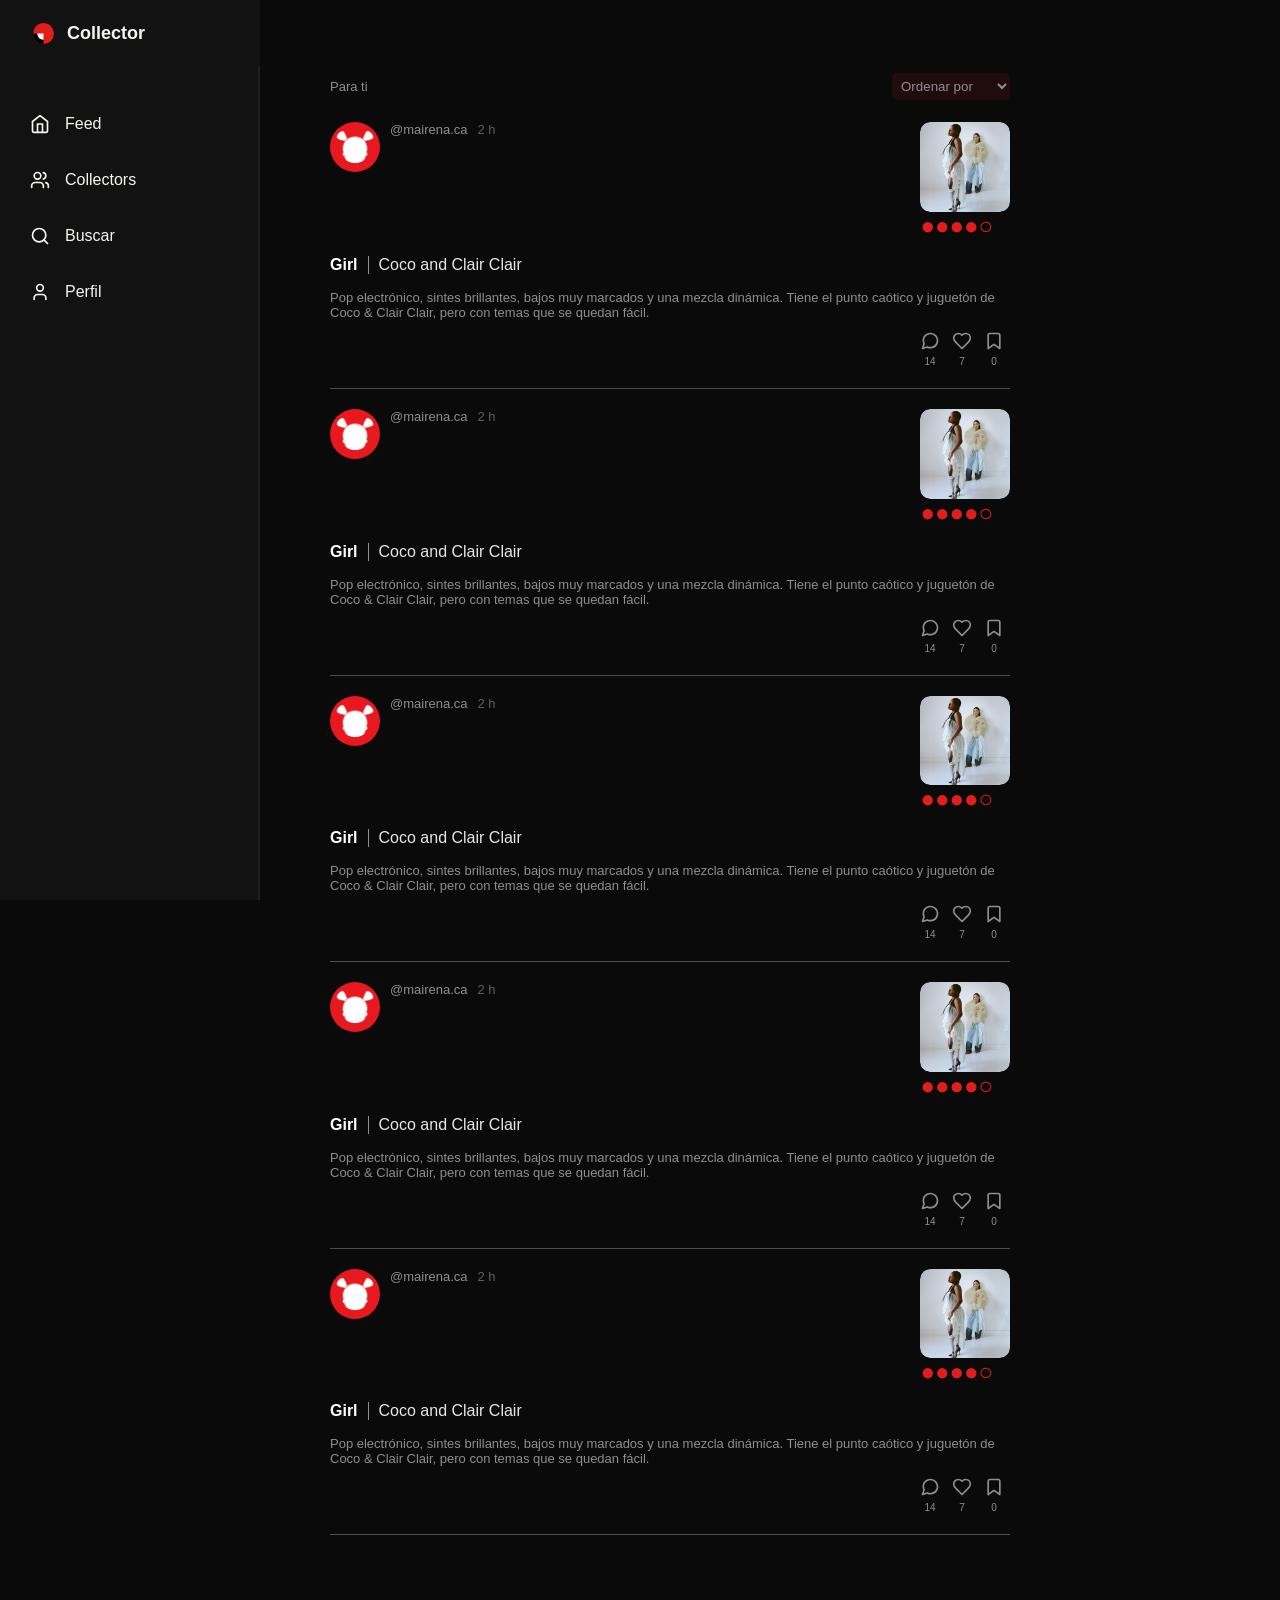
==== index.html @ 82dffd4c "Add files via upload" ====
<!DOCTYPE html>
<html lang="es">
<head>
    <meta charset="UTF-8">
    <meta name="viewport" content="width=device-width, initial-scale=1.0">
    <title>Collector</title>
    <link rel="stylesheet" href="style.css">
</head>
<body>

    <!-- El logo se queda aquí arriba para el móvil -->
    <div class="icon">
        <img src="resources/iconadapted.svg" alt="Logo">
        <span class="icon-text">Collector</span>
    </div>

    <!-- Barra de navegación con tus botones -->
    <nav class="nav-bar">
        <div class="nav-buttons-container">
            <a class="nav-button" href="#Feed">
                <svg xmlns="http://w3.org" width="24" height="24" viewBox="0 0 24 24" fill="none" stroke="currentColor" stroke-width="2" stroke-linecap="round" stroke-linejoin="round" class="nav-icon"><path d="m3 9 9-7 9 7v11a2 2 0 0 1-2 2H5a2 2 0 0 1-2-2z"/><polyline points="9 22 9 12 15 12 15 22"/></svg>
                <span>Feed</span>
            </a>
            
            <a class="nav-button" href="#Collectors">
                <svg xmlns="http://w3.org" width="24" height="24" viewBox="0 0 24 24" fill="none" stroke="currentColor" stroke-width="2" stroke-linecap="round" stroke-linejoin="round" class="nav-icon"><path d="M16 21v-2a4 4 0 0 0-4-4H6a4 4 0 0 0-4 4v2"/><circle cx="9" cy="7" r="4"/><path d="M22 21v-2a4 4 0 0 0-3-3.87"/><path d="M16 3.13a4 4 0 0 1 0 7.75"/></svg>
                <span>Collectors</span>
            </a>
           
            <a class="nav-button" href="#Buscar">
                <svg xmlns="http://w3.org" width="24" height="24" viewBox="0 0 24 24" fill="none" stroke="currentColor" stroke-width="2" stroke-linecap="round" stroke-linejoin="round" class="nav-icon"><circle cx="11" cy="11" r="8"/><path d="m21 21-4.3-4.3"/></svg>
                <span>Buscar</span>
            </a>
            
            <a class="nav-button" href="#Perfil">
                <svg xmlns="http://w3.org" width="24" height="24" viewBox="0 0 24 24" fill="none" stroke="currentColor" stroke-width="2" stroke-linecap="round" stroke-linejoin="round" class="nav-icon"><path d="M19 21v-2a4 4 0 0 0-4-4H9a4 4 0 0 0-4 4v2"/><circle cx="12" cy="7" r="4"/></svg>
                <span>Perfil</span>
            </a>
        </div>
    </nav>


    <main class="Feed">
        
        
        <div class="comentario-contenedor">
            <div class="ordenar-por"><h1>Para ti </h1>
                <select class="ordenar-select">
                    <option selected disabled>Ordenar por</option>
                    <option>Más recientes</option>
                    <option>Más populares</option>
                </select>
            </div>

            <div class="comentario">
                    <div class="contenido">
                        <div class="info-usuario">
                        <div class="avatar"><img src="resources/DEFAULTUSER.png"></div>
                        <div class="user-date"><span class="nombre-usuario">@mairena.ca</span><span class="fecha">2 h</span></div>
                        </div>
                        <a href="#miModal" class="portada-enlace">
                        <div class="cover">
                                <div class="portada"><img class="portada" src="resources/girlcover.jpg"></div>
                                <div class="estrellas">
                                <span>●●●●○</span>
                                </div>
                            </div>  
                        </a>  
                    </div>    
                    
                       
                
                    
                    <div class="reseña">
                        <div class="album-name">Girl <p class="artist-name">Coco and Clair Clair</p></div>
                        <div class="mensaje">Pop electrónico, sintes brillantes, bajos muy marcados y una mezcla dinámica. Tiene el punto caótico y juguetón de Coco & Clair Clair, pero con temas que se quedan fácil. </div>
                    </div>
                        
                       
                    <div class="botones-likesave">
                            <button class="coment"><svg xmlns="http://w3.org" viewBox="0 0 24 24" width="20" height="20" fill="none" stroke="currentColor" stroke-width="2" stroke-linecap="round" stroke-linejoin="round">
                            <path d="M21 11.5a8.38 8.38 0 0 1-.9 3.8 8.5 8.5 0 0 1-7.6 4.7 8.38 8.38 0 0 1-3.8-.9L3 21l1.9-5.7a8.38 8.38 0 0 1-.9-3.8 8.5 8.5 0 0 1 4.7-7.6 8.38 8.38 0 0 1 3.8-.9h.5a8.48 8.48 0 0 1 8 8v.5z"/>
                            </svg><p>14</p>
                            </button>
                            <button class="like"><svg xmlns="http://w3.org" viewBox="0 0 24 24" width="20" height="20" fill="none" stroke="currentColor" stroke-width="2" stroke-linecap="round" stroke-linejoin="round">
                            <path d="M19 14c1.49-1.46 3-3.21 3-5.5A5.5 5.5 0 0 0 16.5 3c-1.76 0-3 .5-4.5 2-1.5-1.5-2.74-2-4.5-2A5.5 5.5 0 0 0 2 8.5c0 2.3 1.5 4.05 3 5.5l7 7Z"/>
                            </svg><p>7</p></button>
                            
                            <button class="save"><svg xmlns="http://w3.org" viewBox="0 0 24 24" width="20" height="20" fill="none" stroke="currentColor" stroke-width="2" stroke-linecap="round" stroke-linejoin="round">
                            <path d="M19 21l-7-5-7 5V5a2 2 0 0 1 2-2h10a2 2 0 0 1 2 2z"/>
                            </svg><p>0</p></button>
                    </div>
            </div>

            <div class="comentario">
                    <div class="contenido">
                        <div class="info-usuario">
                        <div class="avatar"><img src="resources/DEFAULTUSER.png"></div>
                        <div class="user-date"><span class="nombre-usuario">@mairena.ca</span><span class="fecha">2 h</span></div>
                        </div>
                        <a href="#miModal" class="portada-enlace">
                        <div class="cover">
                                <div class="portada"><img class="portada" src="resources/girlcover.jpg"></div>
                                <div class="estrellas">
                                <span>●●●●○</span>
                                </div>
                            </div>  
                        </a>  
                    </div>    
                    
                       
                
                    
                    <div class="reseña">
                        <div class="album-name">Girl <p class="artist-name">Coco and Clair Clair</p></div>
                        <div class="mensaje">Pop electrónico, sintes brillantes, bajos muy marcados y una mezcla dinámica. Tiene el punto caótico y juguetón de Coco & Clair Clair, pero con temas que se quedan fácil. </div>
                    </div>
                        
                       
                    <div class="botones-likesave">
                            <button class="coment"><svg xmlns="http://w3.org" viewBox="0 0 24 24" width="20" height="20" fill="none" stroke="currentColor" stroke-width="2" stroke-linecap="round" stroke-linejoin="round">
                            <path d="M21 11.5a8.38 8.38 0 0 1-.9 3.8 8.5 8.5 0 0 1-7.6 4.7 8.38 8.38 0 0 1-3.8-.9L3 21l1.9-5.7a8.38 8.38 0 0 1-.9-3.8 8.5 8.5 0 0 1 4.7-7.6 8.38 8.38 0 0 1 3.8-.9h.5a8.48 8.48 0 0 1 8 8v.5z"/>
                            </svg><p>14</p>
                            </button>
                            <button class="like"><svg xmlns="http://w3.org" viewBox="0 0 24 24" width="20" height="20" fill="none" stroke="currentColor" stroke-width="2" stroke-linecap="round" stroke-linejoin="round">
                            <path d="M19 14c1.49-1.46 3-3.21 3-5.5A5.5 5.5 0 0 0 16.5 3c-1.76 0-3 .5-4.5 2-1.5-1.5-2.74-2-4.5-2A5.5 5.5 0 0 0 2 8.5c0 2.3 1.5 4.05 3 5.5l7 7Z"/>
                            </svg><p>7</p></button>
                            
                            <button class="save"><svg xmlns="http://w3.org" viewBox="0 0 24 24" width="20" height="20" fill="none" stroke="currentColor" stroke-width="2" stroke-linecap="round" stroke-linejoin="round">
                            <path d="M19 21l-7-5-7 5V5a2 2 0 0 1 2-2h10a2 2 0 0 1 2 2z"/>
                            </svg><p>0</p></button>
                    </div>
            </div>

            <div class="comentario">
                    <div class="contenido">
                        <div class="info-usuario">
                        <div class="avatar"><img src="resources/DEFAULTUSER.png"></div>
                        <div class="user-date"><span class="nombre-usuario">@mairena.ca</span><span class="fecha">2 h</span></div>
                        </div>
                        <a href="#miModal" class="portada-enlace">
                        <div class="cover">
                                <div class="portada"><img class="portada" src="resources/girlcover.jpg"></div>
                                <div class="estrellas">
                                <span>●●●●○</span>
                                </div>
                            </div>  
                        </a>  
                    </div>    
                    
                       
                
                    
                    <div class="reseña">
                        <div class="album-name">Girl <p class="artist-name">Coco and Clair Clair</p></div>
                        <div class="mensaje">Pop electrónico, sintes brillantes, bajos muy marcados y una mezcla dinámica. Tiene el punto caótico y juguetón de Coco & Clair Clair, pero con temas que se quedan fácil. </div>
                    </div>
                        
                       
                    <div class="botones-likesave">
                            <button class="coment"><svg xmlns="http://w3.org" viewBox="0 0 24 24" width="20" height="20" fill="none" stroke="currentColor" stroke-width="2" stroke-linecap="round" stroke-linejoin="round">
                            <path d="M21 11.5a8.38 8.38 0 0 1-.9 3.8 8.5 8.5 0 0 1-7.6 4.7 8.38 8.38 0 0 1-3.8-.9L3 21l1.9-5.7a8.38 8.38 0 0 1-.9-3.8 8.5 8.5 0 0 1 4.7-7.6 8.38 8.38 0 0 1 3.8-.9h.5a8.48 8.48 0 0 1 8 8v.5z"/>
                            </svg><p>14</p>
                            </button>
                            <button class="like"><svg xmlns="http://w3.org" viewBox="0 0 24 24" width="20" height="20" fill="none" stroke="currentColor" stroke-width="2" stroke-linecap="round" stroke-linejoin="round">
                            <path d="M19 14c1.49-1.46 3-3.21 3-5.5A5.5 5.5 0 0 0 16.5 3c-1.76 0-3 .5-4.5 2-1.5-1.5-2.74-2-4.5-2A5.5 5.5 0 0 0 2 8.5c0 2.3 1.5 4.05 3 5.5l7 7Z"/>
                            </svg><p>7</p></button>
                            
                            <button class="save"><svg xmlns="http://w3.org" viewBox="0 0 24 24" width="20" height="20" fill="none" stroke="currentColor" stroke-width="2" stroke-linecap="round" stroke-linejoin="round">
                            <path d="M19 21l-7-5-7 5V5a2 2 0 0 1 2-2h10a2 2 0 0 1 2 2z"/>
                            </svg><p>0</p></button>
                    </div>
            </div>

            <div class="comentario">
                    <div class="contenido">
                        <div class="info-usuario">
                        <div class="avatar"><img src="resources/DEFAULTUSER.png"></div>
                        <div class="user-date"><span class="nombre-usuario">@mairena.ca</span><span class="fecha">2 h</span></div>
                        </div>
                        <a href="#miModal" class="portada-enlace">
                        <div class="cover">
                                <div class="portada"><img class="portada" src="resources/girlcover.jpg"></div>
                                <div class="estrellas">
                                <span>●●●●○</span>
                                </div>
                            </div>  
                        </a>  
                    </div>    
                    
                       
                
                    
                    <div class="reseña">
                        <div class="album-name">Girl <p class="artist-name">Coco and Clair Clair</p></div>
                        <div class="mensaje">Pop electrónico, sintes brillantes, bajos muy marcados y una mezcla dinámica. Tiene el punto caótico y juguetón de Coco & Clair Clair, pero con temas que se quedan fácil. </div>
                    </div>
                        
                       
                    <div class="botones-likesave">
                            <button class="coment"><svg xmlns="http://w3.org" viewBox="0 0 24 24" width="20" height="20" fill="none" stroke="currentColor" stroke-width="2" stroke-linecap="round" stroke-linejoin="round">
                            <path d="M21 11.5a8.38 8.38 0 0 1-.9 3.8 8.5 8.5 0 0 1-7.6 4.7 8.38 8.38 0 0 1-3.8-.9L3 21l1.9-5.7a8.38 8.38 0 0 1-.9-3.8 8.5 8.5 0 0 1 4.7-7.6 8.38 8.38 0 0 1 3.8-.9h.5a8.48 8.48 0 0 1 8 8v.5z"/>
                            </svg><p>14</p>
                            </button>
                            <button class="like"><svg xmlns="http://w3.org" viewBox="0 0 24 24" width="20" height="20" fill="none" stroke="currentColor" stroke-width="2" stroke-linecap="round" stroke-linejoin="round">
                            <path d="M19 14c1.49-1.46 3-3.21 3-5.5A5.5 5.5 0 0 0 16.5 3c-1.76 0-3 .5-4.5 2-1.5-1.5-2.74-2-4.5-2A5.5 5.5 0 0 0 2 8.5c0 2.3 1.5 4.05 3 5.5l7 7Z"/>
                            </svg><p>7</p></button>
                            
                            <button class="save"><svg xmlns="http://w3.org" viewBox="0 0 24 24" width="20" height="20" fill="none" stroke="currentColor" stroke-width="2" stroke-linecap="round" stroke-linejoin="round">
                            <path d="M19 21l-7-5-7 5V5a2 2 0 0 1 2-2h10a2 2 0 0 1 2 2z"/>
                            </svg><p>0</p></button>
                    </div>
            </div>

            <div class="comentario">
                    <div class="contenido">
                        <div class="info-usuario">
                        <div class="avatar"><img src="resources/DEFAULTUSER.png"></div>
                        <div class="user-date"><span class="nombre-usuario">@mairena.ca</span><span class="fecha">2 h</span></div>
                        </div>
                        <a href="#miModal" class="portada-enlace">
                        <div class="cover">
                                <div class="portada"><img class="portada" src="resources/girlcover.jpg"></div>
                                <div class="estrellas">
                                <span>●●●●○</span>
                                </div>
                            </div>  
                        </a>  
                    </div>    
                    
                       
                
                    
                    <div class="reseña">
                        <div class="album-name">Girl <p class="artist-name">Coco and Clair Clair</p></div>
                        <div class="mensaje">Pop electrónico, sintes brillantes, bajos muy marcados y una mezcla dinámica. Tiene el punto caótico y juguetón de Coco & Clair Clair, pero con temas que se quedan fácil. </div>
                    </div>
                        
                       
                    <div class="botones-likesave">
                            <button class="coment"><svg xmlns="http://w3.org" viewBox="0 0 24 24" width="20" height="20" fill="none" stroke="currentColor" stroke-width="2" stroke-linecap="round" stroke-linejoin="round">
                            <path d="M21 11.5a8.38 8.38 0 0 1-.9 3.8 8.5 8.5 0 0 1-7.6 4.7 8.38 8.38 0 0 1-3.8-.9L3 21l1.9-5.7a8.38 8.38 0 0 1-.9-3.8 8.5 8.5 0 0 1 4.7-7.6 8.38 8.38 0 0 1 3.8-.9h.5a8.48 8.48 0 0 1 8 8v.5z"/>
                            </svg><p>14</p>
                            </button>
                            <button class="like"><svg xmlns="http://w3.org" viewBox="0 0 24 24" width="20" height="20" fill="none" stroke="currentColor" stroke-width="2" stroke-linecap="round" stroke-linejoin="round">
                            <path d="M19 14c1.49-1.46 3-3.21 3-5.5A5.5 5.5 0 0 0 16.5 3c-1.76 0-3 .5-4.5 2-1.5-1.5-2.74-2-4.5-2A5.5 5.5 0 0 0 2 8.5c0 2.3 1.5 4.05 3 5.5l7 7Z"/>
                            </svg><p>7</p></button>
                            
                            <button class="save"><svg xmlns="http://w3.org" viewBox="0 0 24 24" width="20" height="20" fill="none" stroke="currentColor" stroke-width="2" stroke-linecap="round" stroke-linejoin="round">
                            <path d="M19 21l-7-5-7 5V5a2 2 0 0 1 2-2h10a2 2 0 0 1 2 2z"/>
                            </svg><p>0</p></button>
                    </div>
            </div>
           

    


    </main>

<!-- esto es el modal -->
    <div id="miModal" class="modal-fondo">
    <div class="modal-contenido">
        <!-- Este botón redirige a '#' (ningún sitio), lo que cierra el modal -->
        <a href="#" class="cerrar-modal">&times;</a>
        <p>Álbum</p>
        <div class="modal-cover"><svg xmlns="http://w3.org" width="60" height="60" viewBox="0 0 24 24" fill="none" stroke="currentColor" stroke-width="1" stroke-linecap="round" stroke-linejoin="round">
        <!-- Círculo exterior del disco -->
            <circle cx="12" cy="12" r="10" />
        <!-- Círculo interior (el agujero central) -->
            <circle cx="12" cy="12" r="2" />
        <!-- Línea curva de brillo o surco del disco -->
            <path d="M6 12a6 6 0 0 1 6-6" />
        </svg>
        </div>
        <div class="titulo-artistas">
        <h2>Título del álbum</h2>
        <p>Artista · Año</p>
            <div class="estrellas">
                 <span>●</span><span>○</span><span>○</span><span>○</span><span>○</span>
            </div>
        </div>

            <div class="botones-modal">
                    <button type="button" class="escuchado" checked>
                        <svg xmlns="http://w3.org" width="16" height="16" viewBox="0 0 24 24" fill="none" stroke="currentColor" stroke-width="2">
                            <polyline points="20 6 9 17 4 12"/>
                        </svg> Escuchado
                    </button>
                    <button type="button" class="en-cola">
                      <svg xmlns="http://w3.org" width="16" height="16" viewBox="0 0 24 24" fill="none" stroke="currentColor" stroke-width="2" stroke-linecap="round" stroke-linejoin="round">
                            <circle cx="12" cy="12" r="10"/>
                            <polyline points="12 6 12 12 16 14"/>
                        </svg> En cola
                    </button>
            </div>
            <textarea class="modal-review" placeholder="Escribe qué te ha parecido este álbum..."></textarea>
            <hr class="separador">
            <div class="fav-save">
                <button type="button">
                    <svg xmlns="http://w3.org" width="12" height="12" viewBox="0 0 24 24" fill="none" stroke="currentColor" stroke-width="2" stroke-linecap="round" stroke-linejoin="round">
                        <path d="M19 14c1.49-1.46 3-3.21 3-5.5A5.5 5.5 0 0 0 16.5 3c-1.76 0-3 .5-4.5 2-1.5-1.5-2.74-2-4.5-2A5.5 5.5 0 0 0 2 8.5c0 2.3 1.5 4.05 3 5.5l7 7Z"/>
                    </svg> Favorito</button>
                <button type="button"><svg xmlns="http://w3.org" width="12" height="12" viewBox="0 0 24 24" fill="none" stroke="currentColor" stroke-width="2" stroke-linecap="round" stroke-linejoin="round">
                        <path d="m19 21-7-4-7 4V5a2 2 0 0 1 2-2h10a2 2 0 0 1 2 2v16z"/>
                        </svg> Añadir a colección</button>
            </div>
    </div>
</div>

</body>
</html>
---- style.css ----
html {
    scrollbar-gutter: stable;
}

body {
    background-color: #0A0A0B;
    color: #F7F4F0;
    font-family: Arial, Helvetica, sans-serif;
    margin: 0;
    padding: 0;
}

/* El logo por defecto en móvil (fijo arriba a la izquierda) */
.icon {
    display: flex; 
    align-items: center;
    gap: 10px;
    font-size: large;
    font-weight: 700;
    padding: 20px;
    position: fixed;   /* Lo deja fijo arriba */
    top: 0;
    left: 0;
    width: 100vw;
    background-color: #121212; /* Fondo negro para que no se mezcle con el feed */
    z-index: 1001;     /* Por encima de todo */
    box-sizing: border-box;
}

.icon img {
    width: 3vh;
}

/* ==========================================================================
   1. DISEÑO PARA MÓVIL (Barra abajo, horizontal)
   ========================================================================== */
.nav-bar {
    border-top: 2px solid #221F22;
    position: fixed;
    bottom: 0;
    left: 0;
    width: 100vw;
    background-color: #121212;
    z-index: 1000;
}

.nav-buttons-container {
    display: flex;
    justify-content: space-between;
    width: 100%;
}

.nav-button {
    display: flex;
    flex-direction: column; 
    align-items: center;    
    justify-content: center;
    gap: 10px;               
    background: none;
    border: none;
    text-decoration: none;
    color: #F7F4F0;
    padding: 20px 0;
    margin: 0;
    font: inherit;
    cursor: pointer;
    text-align: center;
    flex: 1;
    transition: all 0.2s ease;
}

.nav-button:hover {
  color: #E01E1B;       
}

.nav-bar svg {
  width: 20px;
  height: 20px;
}

body:has(#Feed:target) .nav-button[href="#Feed"],
body:has(#Collectors:target) .nav-button[href="#Collectors"],
body:has(#Buscar:target) .nav-button[href="#Buscar"],
body:has(#Perfil:target) .nav-button[href="#Perfil"] {
  color: #E01E1B; 
}



main {
    margin-top:70px;
    padding-bottom:90px;

    
}

.contenido {
    display: flex;
    flex-direction:row;
    justify-content: space-between;
    margin: 0;
}

.comentario-contenedor {
    
    display: flex;
    flex-direction: column;
    justify-content: space-between;
    margin:30px;
    
    
}

.ordenar-por {
    posirion: fixed;
    display: flex;
    flex-direction: row;
    justify-content: space-between;
    align-items: center;
    gap: 10px;
}

.ordenar-select{
    border:none;
    border-radius: 5px;
    background-color: #e01e1b1a;
    color: #8E8E93;
    padding:5px;
    outline: none;

}

.ordenar-select:hover {
    border:none;
    border-radius: 5px;
    background-color: #e01e1b1a;
    color: white;
    padding:5px;
    outline: none;

}

.ordenar-select:focus {
    border:none;
    border-radius: 5px;
    background-color: #e01e1b1a;
    color: #8E8E93;
    padding:5px;
    outline: none;

}

.comentario-contenedor h1 {
    color: #8E8E93;
    font-weight: 10;
    font-size: small;
    justify-content: left;
    
}
.comentario {
    padding-top: 20px;
    width:70%;
    min-width:320px;
    height: 100%;
    background-color: transparent;
    
    border-bottom: 1px solid rgba(142, 142, 147, 0.5);
    display: flex;
    flex-direction: column;
    justify-content: flex-start;
    margin:0;
    
    align-self:center;
    
}

.avatar {
    color: #8E8E93;
    display:flex;
    justify-content: flex-start;
    background-color: #e01e1b6c ;
    width:2vw;
    min-width:50px;
    min-height: 50px;
    height:2vw;
    
    
    border-radius: 100%;
    padding: 0;          /* Quita el espacio interno para que la imagen llene todo */
    overflow: hidden;
}

.avatar img {
    width: 100%;
    height: 100%;
    object-fit: cover;   /* Ajusta y recorta la foto proporcionalmente al círculo */
    display: block; 
}

.info-usuario {
    display:flex;
    flex-direction: row;
    justify-content: flex-start;
    gap: 10px;
    
     
}


.user-date {
    
display:flex;
    flex-direction: row;
    justify-content: space-between;
    gap: 10px;
    
    
}

.fecha {
    color: #8e8e93a4;
    font-size: small;
    min-width: 0;
}

.nombre-usuario {
   color: #8E8E93;
   font-size: small;
   min-width: 0;
}

.portada-enlace, .portada-enlace * {
    text-decoration: none !important;
}

.estrellas {
    font-size: x-large;
    color: #E01E1B;
    
    
}

.mensaje {
    color: #8E8E93;
    font-size: small;
    min-width: 0;
}

.album-name {
    color: #ffff;
    font-weight: 700;
    display: flex;
    flex-direction: row;
    justify-content: flex-start;
    gap: 10px;
    align-items: center;
    
}

.artist-name {
    color: rgba(255, 255, 255, 0.90); /* Blanco al 65% de opacidad */
    font-weight: 400; /* Más delgado que el título del álbum */
    font-size: medium;

    border-left: 1px solid #8E8E93;
    padding-left: 10px;
    
}

.artist-name:hover {
    color: #E01E1B; /* Rojo de tu marca */
    font-weight: 400; /* Más delgado que el título del álbum */
    font-size: medium;

    border-left: 1px solid #8E8E93;
    padding-left: 10px;
    
}
.portada{
   
    width: 7vw;
    max-width: 100px;
    max-height: 100px;
    min-width: 80px;
    height: 7vw;
    min-height: 80px;
    background-color: #121212;
    border-radius: 10px;
    overflow: hidden; /* Asegura que la imagen no sobresalga del contenedor */
}
.portada img {
    width:7vw;
    min-width: 80px;
    box-shadow: 0px 4px 10px rgba(0, 0, 0, 0.5);
    border-radius: 10px;
    
}

.botones-likesave {
    display:flex;
    flex-direction: row;
    justify-content: flex-end;
    margin-top:10px;
}

.botones-likesave p {
    color: #8E8E93;
    font-size: x-small;

    margin-top: 2px;
}

.botones-likesave button {
   background-color: transparent;
   border: 0px;
   color: #8E8E93; ;

}

.botones-likesave button:hover {
    color: #E01E1B;
    cursor: pointer;
}


.like:active svg {
  color: #E01E1B; /* El borde cambia al rojo de tu marca */
  fill: #E01E1B;  /* El interior se rellena por completo */
}

.save:active svg {
  color: #E01E1B; /* El borde cambia al rojo de tu marca */
  fill: #E01E1B;  /* El interior se rellena por completo */
}

.coment:active svg {
  color: #E01E1B; /* El borde cambia al rojo de tu marca */
  fill: #E01E1B;  /* El interior se rellena por completo */
}


}
/* Quita estilos por defecto del enlace de la portada */
.portada-enlace {
    text-decoration: none; /* Quita el subrayado */
    display: block;
}

/* El fondo del modal oculto por defecto */
.modal-fondo {
    display: none;             /* Oculto al cargar la página */
    position: fixed;           /* Fijo en el centro sin importar el scroll */
    z-index: 9999;
    left: 0;
    top: 0;
    width: 100%;
    height: 100%;
    background-color: rgba(0, 0, 0, 0.7);
    align-items: center;
    justify-content: center;
}

/* LA REGLA MÁGICA: Cuando el ID "miModal" es el objetivo activo en la URL */
.modal-fondo:target {
    display: flex;             /* Se muestra instantáneamente al hacer clic */
}

/* La tarjeta del centro */
.modal-contenido {
    display: flex;
    
    flex-direction: column;
    justify-content:left;
    align-items: left;
    background-color: #1e1e1e;
    color: #ffffff;
    padding: 20px;
    border-radius: 16px;
    width: 60vw;
    max-width: 375px;
    min-width: 320px;
    height:90vh;
    max-height:667px;
    box-shadow: 0px 10px 30px rgba(0, 0, 0, 0.5);
    position: relative;
    box-sizing: border-box;
}

.modal-cover {
    display: flex;
    flex-direction: column;
    justify-content: center;
    align-items: center;
    width: 450px;
    height: 450px;
    background-color: #121212;
    color:#8E8E93;
    box-shadow: 0 2px 4px -1px rgba(0, 0, 0, 0.5);
    margin-bottom: 20px;
   
}

.titulo-artistas h2 {
    
    margin-top:20px;
    padding: 0;
   
}

.titulo-artistas p {
    
    font-size: small;
    margin-top:-10px;
    margin-left:2px;
    padding: 0;
   
}

.titulo-artistas .estrellas {
    margin:0px;
    font-size: xxx-large;
}

.botones-modal {
    display: flex;
    flex-direction: row;    
    justify-content: center;
    gap:20px;
    align-items: center;
    
}

.botones-modal button {
    width:220px;
    margin-bottom:20px;
    padding:20px 0 20px 0;
    background-color: #121212;
    color:#F7F4F0;
    font-family: inherit;
    font-weight: 700;
    border: 2px solid #221F22;
    border-radius: 10px;
}

.botones-modal button:hover {
    width:220px;
    margin-bottom:20px;
    padding:20px 0 20px 0;
    background-color: #E01E1B;
    color:#F7F4F0;
    font-family: inherit;
    font-weight: 700;
    border: 0px;
    border-radius: 10px;
}

.en-cola {
    display: flex;
    flex-direction: row;
    justify-content: center;
    align-items: center;
    gap:10px;
}

.escuchado {
    display: flex;
    flex-direction: row;
    justify-content: center;
    align-items: center;
    gap:10px;
}

.modal-contenido p {
    color: #8E8E93;
}

.modal-cover {
    max-width: 100%;
    border-radius: 30px;
}

textarea  {
    width: 100%;
    height: 100px;
    
    background-color: #121212;
    color: #8E8E93;
    border:0px;
    border-radius: 10px;
    font-family: inherit;
    outline:none;
    padding: 10px;
    box-sizing: border-box;
}


hr, .separador {
    margin-top: 20px;
    border:0px;
    border-top:0.1px solid #8E8E93;
}
.fav-save button {
    background-color: transparent;
    color: #8E8E93;
    border: 0px;
    margin:0;
   padding:0;
    font-family: inherit;
    
    cursor: pointer;
}

/* Estilos para el botón de cerrar (la X) */
.cerrar-modal {
    position: absolute;
    top: 12px;
    right: 16px;
    font-size: 28px;
    color: #aaa;
    text-decoration: none;     /* Quita el subrayado del enlace */
}

.cerrar-modal:hover {
    color: #fff;
}

/* ==========================================================================
   2. DISEÑO PARA LAPTOP / ESCRITORIO (Barra lateral)
   ========================================================================== */
@media screen and (min-width: 1024px) {
    
      body {
        display: flex;
        flex-direction: row;
        width: 100vw;
        min-height: 100vh;
        margin: 0;
    }
    
    .comentario {
        /* ... tus otros estilos ... */
        align-self: flex-start;  /* CLAVE: Alinea al inicio para que no se vea descentrado */
        width: 100%;           
        max-width: 680px;      /* CLAVE: Reduce el ancho máximo para que no se vea gigante */
        height: auto;          /* CLAVE: Quita la altura fija para que se adapte al contenido */
        min-height: unset;     /* Resetea mínimos heredados */
        padding-bottom: 10px;         /* Espaciado interno más elegante */
    }

   .ordenar-por {
        max-width: 680px;      /* CLAVE: Reduce el ancho máximo para que no se vea gigante */
    } 
    .nombre-usuario {
   color: #8E8E93;
   font-size: small;
}


    .album-name {
    color: #ffff;
    font-weight: 700;
}

    .mensaje {
        color: #8E8E93;
        font-size: small;
        word-break: break-word;   
        overflow-wrap: break-word; 
    }
    
    /* CORRECCIÓN DE LA BARRA LATERAL FIJA */
    .nav-bar {
        position: fixed;            /* 1. Mantiene el menú fijo al hacer scroll */
        top: 0;
        left: 0;
        width: 260px;               
        height: 100vh;              
        border-top: none;
        border-right: 2px solid #221F22;
        display: flex;
        flex-direction: column;     
        justify-content: flex-start;
        align-items: stretch;
        padding: 100px 10px 20px 10px; 
        box-sizing: border-box;
        z-index: 1000;              /* Asegura que quede por encima del fondo */
    }

    /* CORRECCIÓN DEL LOGO EN ESCRITORIO */
    .icon {
        position: fixed;            /* 2. Mantiene el logo fijo sobre la barra */
        top: 0;
        left: 0;
        width: 260px;               /* Mismo ancho que la barra lateral */
        background-color: #121212;  /* Mismo fondo para que tape el contenido al hacer scroll */
        padding: 20px 30px;
        z-index: 1001;              /* Un nivel por encima de la barra */
        box-sizing: border-box;
    }

    /* CORRECCIÓN PARA EL CONTENIDO PRINCIPAL */
    main {
        margin-top: 0;              /* Reseteamos el margen móvil */
        margin-left: 260px;         /* 3. CLAVE: Empuja todo el contenido a la derecha para que no se tape */
        padding: 40px;              /* Espaciado interno opcional para los comentarios */
        flex-grow: 1;               /* Ocupa todo el espacio restante de la pantalla */
    }

    .nav-buttons-container {
        flex-direction: column;
        gap: 8px;
    }

    .nav-button {
        flex-direction: row;        
        justify-content: flex-start;
        gap: 15px;
        width: 100%;
        flex: none;                 
        padding: 14px 20px;
        box-sizing: border-box;
        border-radius: 8px;
        text-align: left;
    }

    .nav-button:hover {
        background-color: #1C1C1C;
        color: #E01E1B;
    }

    body:has(#Feed:target) .nav-button[href="#Feed"],
    body:has(#Collectors:target) .nav-button[href="#Collectors"],
    body:has(#Buscar:target) .nav-button[href="#Buscar"],
    body:has(#Perfil:target) .nav-button[href="#Perfil"] {
        background-color: #1C1C1C;
        color: #E01E1B;
    }
}
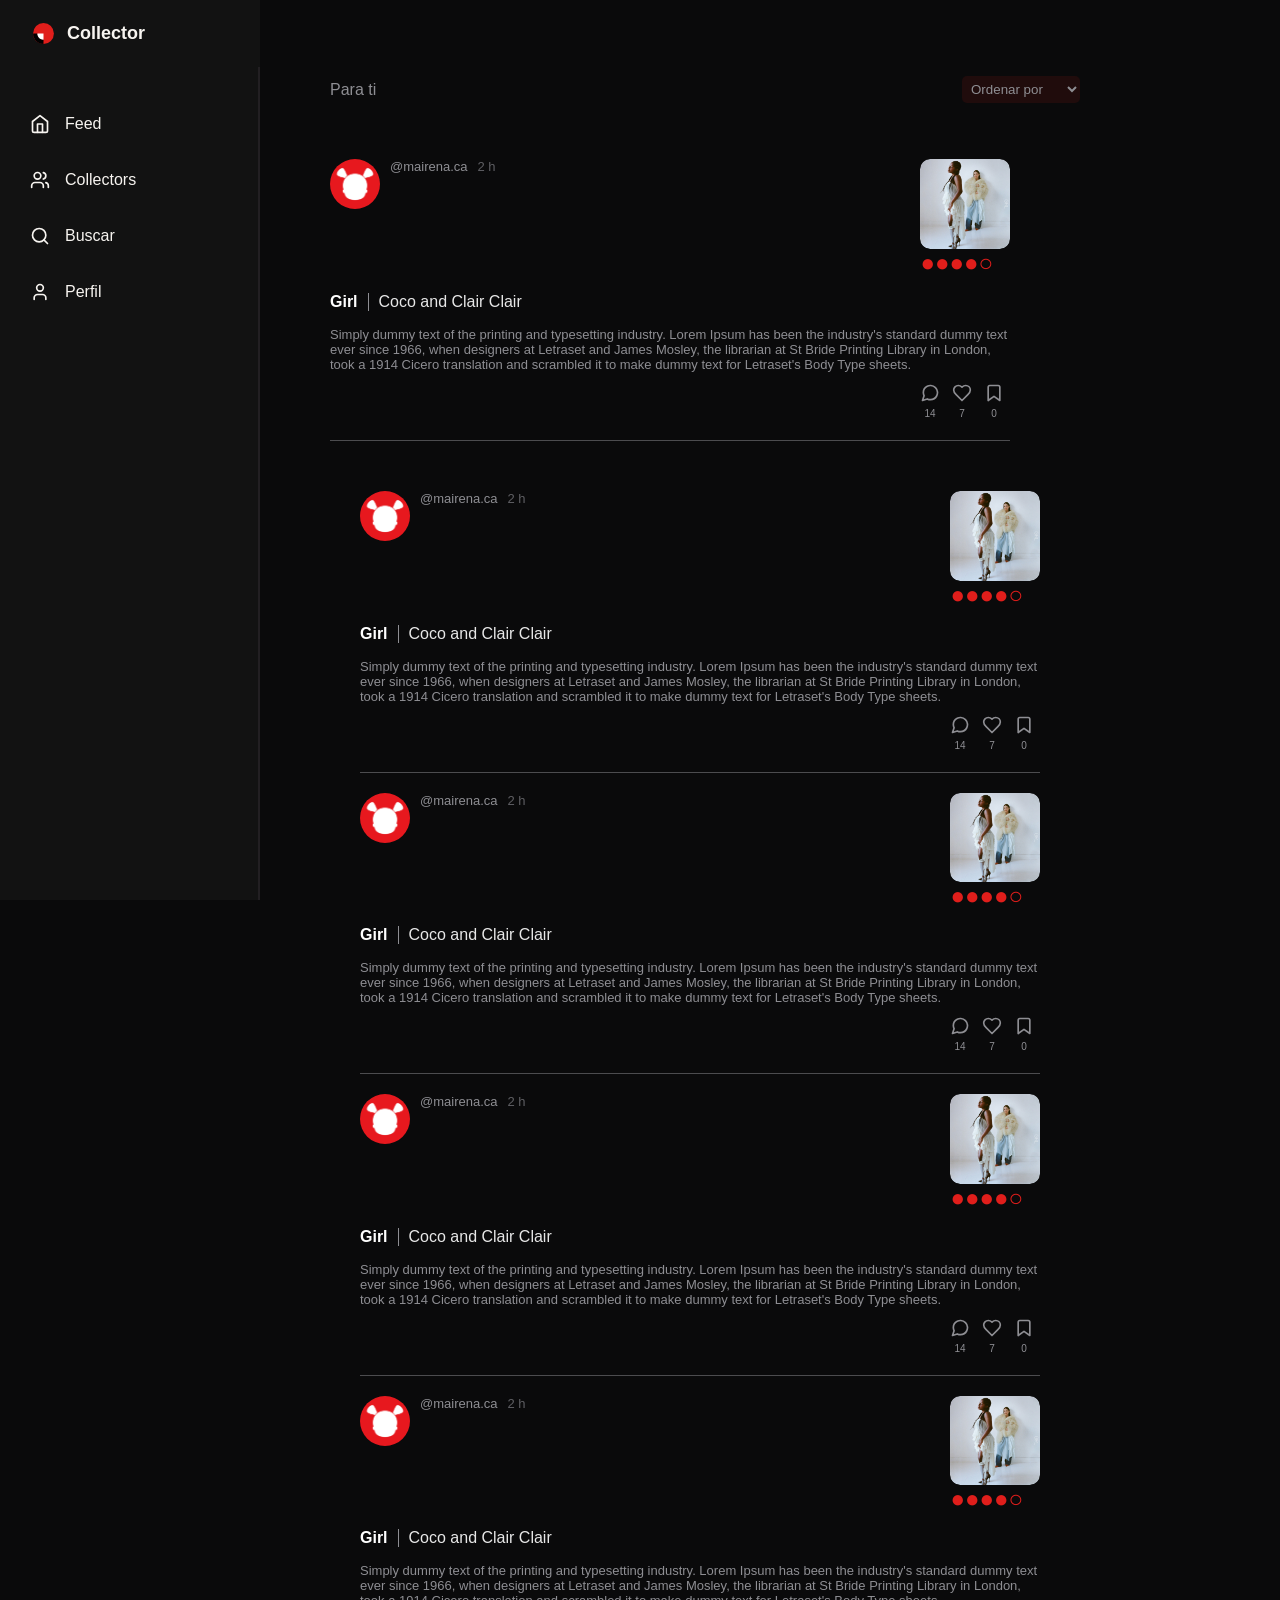
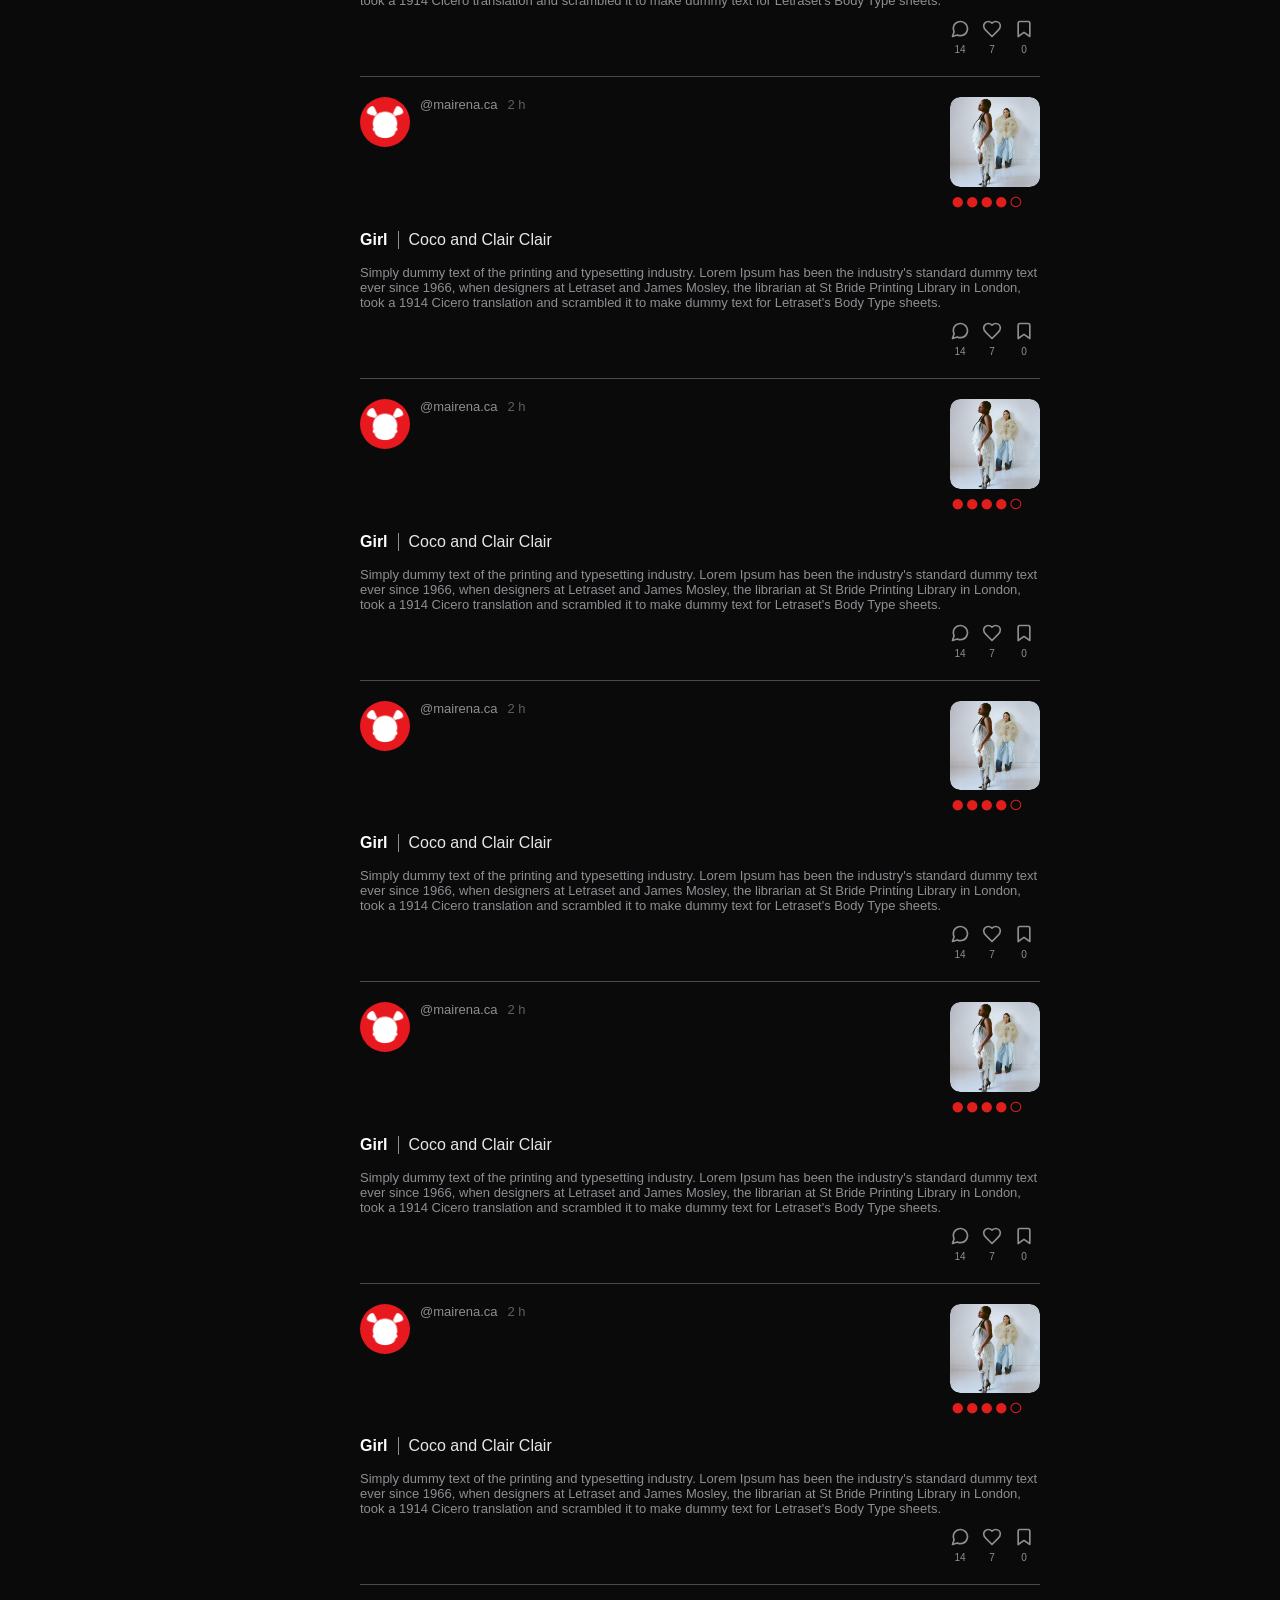
==== commit eec0659a: "Add files via upload I added the collector hmtl, with some changes within the index and css files." ====
--- a/index.html
+++ b/index.html
@@ -17,12 +17,12 @@
     <!-- Barra de navegación con tus botones -->
     <nav class="nav-bar">
         <div class="nav-buttons-container">
-            <a class="nav-button" href="#Feed">
+            <a class="nav-button" href="index.html">
                 <svg xmlns="http://w3.org" width="24" height="24" viewBox="0 0 24 24" fill="none" stroke="currentColor" stroke-width="2" stroke-linecap="round" stroke-linejoin="round" class="nav-icon"><path d="m3 9 9-7 9 7v11a2 2 0 0 1-2 2H5a2 2 0 0 1-2-2z"/><polyline points="9 22 9 12 15 12 15 22"/></svg>
                 <span>Feed</span>
             </a>
             
-            <a class="nav-button" href="#Collectors">
+            <a class="nav-button" href="collectors.html">
                 <svg xmlns="http://w3.org" width="24" height="24" viewBox="0 0 24 24" fill="none" stroke="currentColor" stroke-width="2" stroke-linecap="round" stroke-linejoin="round" class="nav-icon"><path d="M16 21v-2a4 4 0 0 0-4-4H6a4 4 0 0 0-4 4v2"/><circle cx="9" cy="7" r="4"/><path d="M22 21v-2a4 4 0 0 0-3-3.87"/><path d="M16 3.13a4 4 0 0 1 0 7.75"/></svg>
                 <span>Collectors</span>
             </a>
@@ -42,38 +42,38 @@
 
     <main class="Feed">
         
-        
-        <div class="comentario-contenedor">
-            <div class="ordenar-por"><h1>Para ti </h1>
+        <div class="ordenar-por"><h1>Para ti </h1>
                 <select class="ordenar-select">
                     <option selected disabled>Ordenar por</option>
                     <option>Más recientes</option>
                     <option>Más populares</option>
                 </select>
             </div>
-
-            <div class="comentario">
-                    <div class="contenido">
-                        <div class="info-usuario">
-                        <div class="avatar"><img src="resources/DEFAULTUSER.png"></div>
-                        <div class="user-date"><span class="nombre-usuario">@mairena.ca</span><span class="fecha">2 h</span></div>
-                        </div>
-                        <a href="#miModal" class="portada-enlace">
-                        <div class="cover">
-                                <div class="portada"><img class="portada" src="resources/girlcover.jpg"></div>
-                                <div class="estrellas">
-                                <span>●●●●○</span>
-                                </div>
-                            </div>  
-                        </a>  
-                    </div>    
-                    
-                       
-                
-                    
-                    <div class="reseña">
-                        <div class="album-name">Girl <p class="artist-name">Coco and Clair Clair</p></div>
-                        <div class="mensaje">Pop electrónico, sintes brillantes, bajos muy marcados y una mezcla dinámica. Tiene el punto caótico y juguetón de Coco & Clair Clair, pero con temas que se quedan fácil. </div>
+        <div class="comentario-contenedor">
+            
+
+            <div class="comentario">
+                    <div class="contenido">
+                        <div class="info-usuario">
+                        <div class="avatar"><img src="resources/DEFAULTUSER.png"></div>
+                        <div class="user-date"><span class="nombre-usuario">@mairena.ca</span><span class="fecha">2 h</span></div>
+                        </div>
+                        <a href="#miModal" class="portada-enlace">
+                        <div class="cover">
+                                <div class="portada"><img class="portada" src="resources/girlcover.jpg"></div>
+                                <div class="estrellas">
+                                <span>●●●●○</span>
+                                </div>
+                            </div>  
+                        </a>  
+                    </div>    
+                    
+                       
+                
+                    
+                    <div class="reseña">
+                        <div class="album-name">Girl <p class="artist-name">Coco and Clair Clair</p></div>
+                        <div class="mensaje">Simply dummy text of the printing and typesetting industry. Lorem Ipsum has been the industry's standard dummy text ever since 1966, when designers at Letraset and James Mosley, the librarian at St Bride Printing Library in London, took a 1914 Cicero translation and scrambled it to make dummy text for Letraset's Body Type sheets.</div>
                     </div>
                         
                        
@@ -92,166 +92,372 @@
                     </div>
             </div>
 
-            <div class="comentario">
-                    <div class="contenido">
-                        <div class="info-usuario">
-                        <div class="avatar"><img src="resources/DEFAULTUSER.png"></div>
-                        <div class="user-date"><span class="nombre-usuario">@mairena.ca</span><span class="fecha">2 h</span></div>
-                        </div>
-                        <a href="#miModal" class="portada-enlace">
-                        <div class="cover">
-                                <div class="portada"><img class="portada" src="resources/girlcover.jpg"></div>
-                                <div class="estrellas">
-                                <span>●●●●○</span>
-                                </div>
-                            </div>  
-                        </a>  
-                    </div>    
-                    
-                       
-                
-                    
-                    <div class="reseña">
-                        <div class="album-name">Girl <p class="artist-name">Coco and Clair Clair</p></div>
-                        <div class="mensaje">Pop electrónico, sintes brillantes, bajos muy marcados y una mezcla dinámica. Tiene el punto caótico y juguetón de Coco & Clair Clair, pero con temas que se quedan fácil. </div>
-                    </div>
-                        
-                       
-                    <div class="botones-likesave">
-                            <button class="coment"><svg xmlns="http://w3.org" viewBox="0 0 24 24" width="20" height="20" fill="none" stroke="currentColor" stroke-width="2" stroke-linecap="round" stroke-linejoin="round">
-                            <path d="M21 11.5a8.38 8.38 0 0 1-.9 3.8 8.5 8.5 0 0 1-7.6 4.7 8.38 8.38 0 0 1-3.8-.9L3 21l1.9-5.7a8.38 8.38 0 0 1-.9-3.8 8.5 8.5 0 0 1 4.7-7.6 8.38 8.38 0 0 1 3.8-.9h.5a8.48 8.48 0 0 1 8 8v.5z"/>
-                            </svg><p>14</p>
-                            </button>
-                            <button class="like"><svg xmlns="http://w3.org" viewBox="0 0 24 24" width="20" height="20" fill="none" stroke="currentColor" stroke-width="2" stroke-linecap="round" stroke-linejoin="round">
-                            <path d="M19 14c1.49-1.46 3-3.21 3-5.5A5.5 5.5 0 0 0 16.5 3c-1.76 0-3 .5-4.5 2-1.5-1.5-2.74-2-4.5-2A5.5 5.5 0 0 0 2 8.5c0 2.3 1.5 4.05 3 5.5l7 7Z"/>
-                            </svg><p>7</p></button>
-                            
-                            <button class="save"><svg xmlns="http://w3.org" viewBox="0 0 24 24" width="20" height="20" fill="none" stroke="currentColor" stroke-width="2" stroke-linecap="round" stroke-linejoin="round">
-                            <path d="M19 21l-7-5-7 5V5a2 2 0 0 1 2-2h10a2 2 0 0 1 2 2z"/>
-                            </svg><p>0</p></button>
-                    </div>
-            </div>
-
-            <div class="comentario">
-                    <div class="contenido">
-                        <div class="info-usuario">
-                        <div class="avatar"><img src="resources/DEFAULTUSER.png"></div>
-                        <div class="user-date"><span class="nombre-usuario">@mairena.ca</span><span class="fecha">2 h</span></div>
-                        </div>
-                        <a href="#miModal" class="portada-enlace">
-                        <div class="cover">
-                                <div class="portada"><img class="portada" src="resources/girlcover.jpg"></div>
-                                <div class="estrellas">
-                                <span>●●●●○</span>
-                                </div>
-                            </div>  
-                        </a>  
-                    </div>    
-                    
-                       
-                
-                    
-                    <div class="reseña">
-                        <div class="album-name">Girl <p class="artist-name">Coco and Clair Clair</p></div>
-                        <div class="mensaje">Pop electrónico, sintes brillantes, bajos muy marcados y una mezcla dinámica. Tiene el punto caótico y juguetón de Coco & Clair Clair, pero con temas que se quedan fácil. </div>
-                    </div>
-                        
-                       
-                    <div class="botones-likesave">
-                            <button class="coment"><svg xmlns="http://w3.org" viewBox="0 0 24 24" width="20" height="20" fill="none" stroke="currentColor" stroke-width="2" stroke-linecap="round" stroke-linejoin="round">
-                            <path d="M21 11.5a8.38 8.38 0 0 1-.9 3.8 8.5 8.5 0 0 1-7.6 4.7 8.38 8.38 0 0 1-3.8-.9L3 21l1.9-5.7a8.38 8.38 0 0 1-.9-3.8 8.5 8.5 0 0 1 4.7-7.6 8.38 8.38 0 0 1 3.8-.9h.5a8.48 8.48 0 0 1 8 8v.5z"/>
-                            </svg><p>14</p>
-                            </button>
-                            <button class="like"><svg xmlns="http://w3.org" viewBox="0 0 24 24" width="20" height="20" fill="none" stroke="currentColor" stroke-width="2" stroke-linecap="round" stroke-linejoin="round">
-                            <path d="M19 14c1.49-1.46 3-3.21 3-5.5A5.5 5.5 0 0 0 16.5 3c-1.76 0-3 .5-4.5 2-1.5-1.5-2.74-2-4.5-2A5.5 5.5 0 0 0 2 8.5c0 2.3 1.5 4.05 3 5.5l7 7Z"/>
-                            </svg><p>7</p></button>
-                            
-                            <button class="save"><svg xmlns="http://w3.org" viewBox="0 0 24 24" width="20" height="20" fill="none" stroke="currentColor" stroke-width="2" stroke-linecap="round" stroke-linejoin="round">
-                            <path d="M19 21l-7-5-7 5V5a2 2 0 0 1 2-2h10a2 2 0 0 1 2 2z"/>
-                            </svg><p>0</p></button>
-                    </div>
-            </div>
-
-            <div class="comentario">
-                    <div class="contenido">
-                        <div class="info-usuario">
-                        <div class="avatar"><img src="resources/DEFAULTUSER.png"></div>
-                        <div class="user-date"><span class="nombre-usuario">@mairena.ca</span><span class="fecha">2 h</span></div>
-                        </div>
-                        <a href="#miModal" class="portada-enlace">
-                        <div class="cover">
-                                <div class="portada"><img class="portada" src="resources/girlcover.jpg"></div>
-                                <div class="estrellas">
-                                <span>●●●●○</span>
-                                </div>
-                            </div>  
-                        </a>  
-                    </div>    
-                    
-                       
-                
-                    
-                    <div class="reseña">
-                        <div class="album-name">Girl <p class="artist-name">Coco and Clair Clair</p></div>
-                        <div class="mensaje">Pop electrónico, sintes brillantes, bajos muy marcados y una mezcla dinámica. Tiene el punto caótico y juguetón de Coco & Clair Clair, pero con temas que se quedan fácil. </div>
-                    </div>
-                        
-                       
-                    <div class="botones-likesave">
-                            <button class="coment"><svg xmlns="http://w3.org" viewBox="0 0 24 24" width="20" height="20" fill="none" stroke="currentColor" stroke-width="2" stroke-linecap="round" stroke-linejoin="round">
-                            <path d="M21 11.5a8.38 8.38 0 0 1-.9 3.8 8.5 8.5 0 0 1-7.6 4.7 8.38 8.38 0 0 1-3.8-.9L3 21l1.9-5.7a8.38 8.38 0 0 1-.9-3.8 8.5 8.5 0 0 1 4.7-7.6 8.38 8.38 0 0 1 3.8-.9h.5a8.48 8.48 0 0 1 8 8v.5z"/>
-                            </svg><p>14</p>
-                            </button>
-                            <button class="like"><svg xmlns="http://w3.org" viewBox="0 0 24 24" width="20" height="20" fill="none" stroke="currentColor" stroke-width="2" stroke-linecap="round" stroke-linejoin="round">
-                            <path d="M19 14c1.49-1.46 3-3.21 3-5.5A5.5 5.5 0 0 0 16.5 3c-1.76 0-3 .5-4.5 2-1.5-1.5-2.74-2-4.5-2A5.5 5.5 0 0 0 2 8.5c0 2.3 1.5 4.05 3 5.5l7 7Z"/>
-                            </svg><p>7</p></button>
-                            
-                            <button class="save"><svg xmlns="http://w3.org" viewBox="0 0 24 24" width="20" height="20" fill="none" stroke="currentColor" stroke-width="2" stroke-linecap="round" stroke-linejoin="round">
-                            <path d="M19 21l-7-5-7 5V5a2 2 0 0 1 2-2h10a2 2 0 0 1 2 2z"/>
-                            </svg><p>0</p></button>
-                    </div>
-            </div>
-
-            <div class="comentario">
-                    <div class="contenido">
-                        <div class="info-usuario">
-                        <div class="avatar"><img src="resources/DEFAULTUSER.png"></div>
-                        <div class="user-date"><span class="nombre-usuario">@mairena.ca</span><span class="fecha">2 h</span></div>
-                        </div>
-                        <a href="#miModal" class="portada-enlace">
-                        <div class="cover">
-                                <div class="portada"><img class="portada" src="resources/girlcover.jpg"></div>
-                                <div class="estrellas">
-                                <span>●●●●○</span>
-                                </div>
-                            </div>  
-                        </a>  
-                    </div>    
-                    
-                       
-                
-                    
-                    <div class="reseña">
-                        <div class="album-name">Girl <p class="artist-name">Coco and Clair Clair</p></div>
-                        <div class="mensaje">Pop electrónico, sintes brillantes, bajos muy marcados y una mezcla dinámica. Tiene el punto caótico y juguetón de Coco & Clair Clair, pero con temas que se quedan fácil. </div>
-                    </div>
-                        
-                       
-                    <div class="botones-likesave">
-                            <button class="coment"><svg xmlns="http://w3.org" viewBox="0 0 24 24" width="20" height="20" fill="none" stroke="currentColor" stroke-width="2" stroke-linecap="round" stroke-linejoin="round">
-                            <path d="M21 11.5a8.38 8.38 0 0 1-.9 3.8 8.5 8.5 0 0 1-7.6 4.7 8.38 8.38 0 0 1-3.8-.9L3 21l1.9-5.7a8.38 8.38 0 0 1-.9-3.8 8.5 8.5 0 0 1 4.7-7.6 8.38 8.38 0 0 1 3.8-.9h.5a8.48 8.48 0 0 1 8 8v.5z"/>
-                            </svg><p>14</p>
-                            </button>
-                            <button class="like"><svg xmlns="http://w3.org" viewBox="0 0 24 24" width="20" height="20" fill="none" stroke="currentColor" stroke-width="2" stroke-linecap="round" stroke-linejoin="round">
-                            <path d="M19 14c1.49-1.46 3-3.21 3-5.5A5.5 5.5 0 0 0 16.5 3c-1.76 0-3 .5-4.5 2-1.5-1.5-2.74-2-4.5-2A5.5 5.5 0 0 0 2 8.5c0 2.3 1.5 4.05 3 5.5l7 7Z"/>
-                            </svg><p>7</p></button>
-                            
-                            <button class="save"><svg xmlns="http://w3.org" viewBox="0 0 24 24" width="20" height="20" fill="none" stroke="currentColor" stroke-width="2" stroke-linecap="round" stroke-linejoin="round">
-                            <path d="M19 21l-7-5-7 5V5a2 2 0 0 1 2-2h10a2 2 0 0 1 2 2z"/>
-                            </svg><p>0</p></button>
-                    </div>
-            </div>
+
+        <div class="comentario-contenedor">
+            
+
+            <div class="comentario">
+                    <div class="contenido">
+                        <div class="info-usuario">
+                        <div class="avatar"><img src="resources/DEFAULTUSER.png"></div>
+                        <div class="user-date"><span class="nombre-usuario">@mairena.ca</span><span class="fecha">2 h</span></div>
+                        </div>
+                        <a href="#miModal" class="portada-enlace">
+                        <div class="cover">
+                                <div class="portada"><img class="portada" src="resources/girlcover.jpg"></div>
+                                <div class="estrellas">
+                                <span>●●●●○</span>
+                                </div>
+                            </div>  
+                        </a>  
+                    </div>    
+                    
+                       
+                
+                    
+                    <div class="reseña">
+                        <div class="album-name">Girl <p class="artist-name">Coco and Clair Clair</p></div>
+                        <div class="mensaje">Simply dummy text of the printing and typesetting industry. Lorem Ipsum has been the industry's standard dummy text ever since 1966, when designers at Letraset and James Mosley, the librarian at St Bride Printing Library in London, took a 1914 Cicero translation and scrambled it to make dummy text for Letraset's Body Type sheets.</div>
+                    </div>
+                        
+                       
+                    <div class="botones-likesave">
+                            <button class="coment"><svg xmlns="http://w3.org" viewBox="0 0 24 24" width="20" height="20" fill="none" stroke="currentColor" stroke-width="2" stroke-linecap="round" stroke-linejoin="round">
+                            <path d="M21 11.5a8.38 8.38 0 0 1-.9 3.8 8.5 8.5 0 0 1-7.6 4.7 8.38 8.38 0 0 1-3.8-.9L3 21l1.9-5.7a8.38 8.38 0 0 1-.9-3.8 8.5 8.5 0 0 1 4.7-7.6 8.38 8.38 0 0 1 3.8-.9h.5a8.48 8.48 0 0 1 8 8v.5z"/>
+                            </svg><p>14</p>
+                            </button>
+                            <button class="like"><svg xmlns="http://w3.org" viewBox="0 0 24 24" width="20" height="20" fill="none" stroke="currentColor" stroke-width="2" stroke-linecap="round" stroke-linejoin="round">
+                            <path d="M19 14c1.49-1.46 3-3.21 3-5.5A5.5 5.5 0 0 0 16.5 3c-1.76 0-3 .5-4.5 2-1.5-1.5-2.74-2-4.5-2A5.5 5.5 0 0 0 2 8.5c0 2.3 1.5 4.05 3 5.5l7 7Z"/>
+                            </svg><p>7</p></button>
+                            
+                            <button class="save"><svg xmlns="http://w3.org" viewBox="0 0 24 24" width="20" height="20" fill="none" stroke="currentColor" stroke-width="2" stroke-linecap="round" stroke-linejoin="round">
+                            <path d="M19 21l-7-5-7 5V5a2 2 0 0 1 2-2h10a2 2 0 0 1 2 2z"/>
+                            </svg><p>0</p></button>
+                    </div>
+            </div>    
            
+
+            <div class="comentario">
+                    <div class="contenido">
+                        <div class="info-usuario">
+                        <div class="avatar"><img src="resources/DEFAULTUSER.png"></div>
+                        <div class="user-date"><span class="nombre-usuario">@mairena.ca</span><span class="fecha">2 h</span></div>
+                        </div>
+                        <a href="#miModal" class="portada-enlace">
+                        <div class="cover">
+                                <div class="portada"><img class="portada" src="resources/girlcover.jpg"></div>
+                                <div class="estrellas">
+                                <span>●●●●○</span>
+                                </div>
+                            </div>  
+                        </a>  
+                    </div>    
+                    
+                       
+                
+                    
+                    <div class="reseña">
+                        <div class="album-name">Girl <p class="artist-name">Coco and Clair Clair</p></div>
+                        <div class="mensaje">Simply dummy text of the printing and typesetting industry. Lorem Ipsum has been the industry's standard dummy text ever since 1966, when designers at Letraset and James Mosley, the librarian at St Bride Printing Library in London, took a 1914 Cicero translation and scrambled it to make dummy text for Letraset's Body Type sheets.</div>
+                    </div>
+                        
+                       
+                    <div class="botones-likesave">
+                            <button class="coment"><svg xmlns="http://w3.org" viewBox="0 0 24 24" width="20" height="20" fill="none" stroke="currentColor" stroke-width="2" stroke-linecap="round" stroke-linejoin="round">
+                            <path d="M21 11.5a8.38 8.38 0 0 1-.9 3.8 8.5 8.5 0 0 1-7.6 4.7 8.38 8.38 0 0 1-3.8-.9L3 21l1.9-5.7a8.38 8.38 0 0 1-.9-3.8 8.5 8.5 0 0 1 4.7-7.6 8.38 8.38 0 0 1 3.8-.9h.5a8.48 8.48 0 0 1 8 8v.5z"/>
+                            </svg><p>14</p>
+                            </button>
+                            <button class="like"><svg xmlns="http://w3.org" viewBox="0 0 24 24" width="20" height="20" fill="none" stroke="currentColor" stroke-width="2" stroke-linecap="round" stroke-linejoin="round">
+                            <path d="M19 14c1.49-1.46 3-3.21 3-5.5A5.5 5.5 0 0 0 16.5 3c-1.76 0-3 .5-4.5 2-1.5-1.5-2.74-2-4.5-2A5.5 5.5 0 0 0 2 8.5c0 2.3 1.5 4.05 3 5.5l7 7Z"/>
+                            </svg><p>7</p></button>
+                            
+                            <button class="save"><svg xmlns="http://w3.org" viewBox="0 0 24 24" width="20" height="20" fill="none" stroke="currentColor" stroke-width="2" stroke-linecap="round" stroke-linejoin="round">
+                            <path d="M19 21l-7-5-7 5V5a2 2 0 0 1 2-2h10a2 2 0 0 1 2 2z"/>
+                            </svg><p>0</p></button>
+                    </div>
+            </div> 
+
+            <div class="comentario">
+                    <div class="contenido">
+                        <div class="info-usuario">
+                        <div class="avatar"><img src="resources/DEFAULTUSER.png"></div>
+                        <div class="user-date"><span class="nombre-usuario">@mairena.ca</span><span class="fecha">2 h</span></div>
+                        </div>
+                        <a href="#miModal" class="portada-enlace">
+                        <div class="cover">
+                                <div class="portada"><img class="portada" src="resources/girlcover.jpg"></div>
+                                <div class="estrellas">
+                                <span>●●●●○</span>
+                                </div>
+                            </div>  
+                        </a>  
+                    </div>    
+                    
+                       
+                
+                    
+                    <div class="reseña">
+                        <div class="album-name">Girl <p class="artist-name">Coco and Clair Clair</p></div>
+                        <div class="mensaje">Simply dummy text of the printing and typesetting industry. Lorem Ipsum has been the industry's standard dummy text ever since 1966, when designers at Letraset and James Mosley, the librarian at St Bride Printing Library in London, took a 1914 Cicero translation and scrambled it to make dummy text for Letraset's Body Type sheets.</div>
+                    </div>
+                        
+                       
+                    <div class="botones-likesave">
+                            <button class="coment"><svg xmlns="http://w3.org" viewBox="0 0 24 24" width="20" height="20" fill="none" stroke="currentColor" stroke-width="2" stroke-linecap="round" stroke-linejoin="round">
+                            <path d="M21 11.5a8.38 8.38 0 0 1-.9 3.8 8.5 8.5 0 0 1-7.6 4.7 8.38 8.38 0 0 1-3.8-.9L3 21l1.9-5.7a8.38 8.38 0 0 1-.9-3.8 8.5 8.5 0 0 1 4.7-7.6 8.38 8.38 0 0 1 3.8-.9h.5a8.48 8.48 0 0 1 8 8v.5z"/>
+                            </svg><p>14</p>
+                            </button>
+                            <button class="like"><svg xmlns="http://w3.org" viewBox="0 0 24 24" width="20" height="20" fill="none" stroke="currentColor" stroke-width="2" stroke-linecap="round" stroke-linejoin="round">
+                            <path d="M19 14c1.49-1.46 3-3.21 3-5.5A5.5 5.5 0 0 0 16.5 3c-1.76 0-3 .5-4.5 2-1.5-1.5-2.74-2-4.5-2A5.5 5.5 0 0 0 2 8.5c0 2.3 1.5 4.05 3 5.5l7 7Z"/>
+                            </svg><p>7</p></button>
+                            
+                            <button class="save"><svg xmlns="http://w3.org" viewBox="0 0 24 24" width="20" height="20" fill="none" stroke="currentColor" stroke-width="2" stroke-linecap="round" stroke-linejoin="round">
+                            <path d="M19 21l-7-5-7 5V5a2 2 0 0 1 2-2h10a2 2 0 0 1 2 2z"/>
+                            </svg><p>0</p></button>
+                    </div>
+            </div> 
+
+            <div class="comentario">
+                    <div class="contenido">
+                        <div class="info-usuario">
+                        <div class="avatar"><img src="resources/DEFAULTUSER.png"></div>
+                        <div class="user-date"><span class="nombre-usuario">@mairena.ca</span><span class="fecha">2 h</span></div>
+                        </div>
+                        <a href="#miModal" class="portada-enlace">
+                        <div class="cover">
+                                <div class="portada"><img class="portada" src="resources/girlcover.jpg"></div>
+                                <div class="estrellas">
+                                <span>●●●●○</span>
+                                </div>
+                            </div>  
+                        </a>  
+                    </div>    
+                    
+                       
+                
+                    
+                    <div class="reseña">
+                        <div class="album-name">Girl <p class="artist-name">Coco and Clair Clair</p></div>
+                        <div class="mensaje">Simply dummy text of the printing and typesetting industry. Lorem Ipsum has been the industry's standard dummy text ever since 1966, when designers at Letraset and James Mosley, the librarian at St Bride Printing Library in London, took a 1914 Cicero translation and scrambled it to make dummy text for Letraset's Body Type sheets.</div>
+                    </div>
+                        
+                       
+                    <div class="botones-likesave">
+                            <button class="coment"><svg xmlns="http://w3.org" viewBox="0 0 24 24" width="20" height="20" fill="none" stroke="currentColor" stroke-width="2" stroke-linecap="round" stroke-linejoin="round">
+                            <path d="M21 11.5a8.38 8.38 0 0 1-.9 3.8 8.5 8.5 0 0 1-7.6 4.7 8.38 8.38 0 0 1-3.8-.9L3 21l1.9-5.7a8.38 8.38 0 0 1-.9-3.8 8.5 8.5 0 0 1 4.7-7.6 8.38 8.38 0 0 1 3.8-.9h.5a8.48 8.48 0 0 1 8 8v.5z"/>
+                            </svg><p>14</p>
+                            </button>
+                            <button class="like"><svg xmlns="http://w3.org" viewBox="0 0 24 24" width="20" height="20" fill="none" stroke="currentColor" stroke-width="2" stroke-linecap="round" stroke-linejoin="round">
+                            <path d="M19 14c1.49-1.46 3-3.21 3-5.5A5.5 5.5 0 0 0 16.5 3c-1.76 0-3 .5-4.5 2-1.5-1.5-2.74-2-4.5-2A5.5 5.5 0 0 0 2 8.5c0 2.3 1.5 4.05 3 5.5l7 7Z"/>
+                            </svg><p>7</p></button>
+                            
+                            <button class="save"><svg xmlns="http://w3.org" viewBox="0 0 24 24" width="20" height="20" fill="none" stroke="currentColor" stroke-width="2" stroke-linecap="round" stroke-linejoin="round">
+                            <path d="M19 21l-7-5-7 5V5a2 2 0 0 1 2-2h10a2 2 0 0 1 2 2z"/>
+                            </svg><p>0</p></button>
+                    </div>
+            </div> 
+
+            <div class="comentario">
+                    <div class="contenido">
+                        <div class="info-usuario">
+                        <div class="avatar"><img src="resources/DEFAULTUSER.png"></div>
+                        <div class="user-date"><span class="nombre-usuario">@mairena.ca</span><span class="fecha">2 h</span></div>
+                        </div>
+                        <a href="#miModal" class="portada-enlace">
+                        <div class="cover">
+                                <div class="portada"><img class="portada" src="resources/girlcover.jpg"></div>
+                                <div class="estrellas">
+                                <span>●●●●○</span>
+                                </div>
+                            </div>  
+                        </a>  
+                    </div>    
+                    
+                       
+                
+                    
+                    <div class="reseña">
+                        <div class="album-name">Girl <p class="artist-name">Coco and Clair Clair</p></div>
+                        <div class="mensaje">Simply dummy text of the printing and typesetting industry. Lorem Ipsum has been the industry's standard dummy text ever since 1966, when designers at Letraset and James Mosley, the librarian at St Bride Printing Library in London, took a 1914 Cicero translation and scrambled it to make dummy text for Letraset's Body Type sheets.</div>
+                    </div>
+                        
+                       
+                    <div class="botones-likesave">
+                            <button class="coment"><svg xmlns="http://w3.org" viewBox="0 0 24 24" width="20" height="20" fill="none" stroke="currentColor" stroke-width="2" stroke-linecap="round" stroke-linejoin="round">
+                            <path d="M21 11.5a8.38 8.38 0 0 1-.9 3.8 8.5 8.5 0 0 1-7.6 4.7 8.38 8.38 0 0 1-3.8-.9L3 21l1.9-5.7a8.38 8.38 0 0 1-.9-3.8 8.5 8.5 0 0 1 4.7-7.6 8.38 8.38 0 0 1 3.8-.9h.5a8.48 8.48 0 0 1 8 8v.5z"/>
+                            </svg><p>14</p>
+                            </button>
+                            <button class="like"><svg xmlns="http://w3.org" viewBox="0 0 24 24" width="20" height="20" fill="none" stroke="currentColor" stroke-width="2" stroke-linecap="round" stroke-linejoin="round">
+                            <path d="M19 14c1.49-1.46 3-3.21 3-5.5A5.5 5.5 0 0 0 16.5 3c-1.76 0-3 .5-4.5 2-1.5-1.5-2.74-2-4.5-2A5.5 5.5 0 0 0 2 8.5c0 2.3 1.5 4.05 3 5.5l7 7Z"/>
+                            </svg><p>7</p></button>
+                            
+                            <button class="save"><svg xmlns="http://w3.org" viewBox="0 0 24 24" width="20" height="20" fill="none" stroke="currentColor" stroke-width="2" stroke-linecap="round" stroke-linejoin="round">
+                            <path d="M19 21l-7-5-7 5V5a2 2 0 0 1 2-2h10a2 2 0 0 1 2 2z"/>
+                            </svg><p>0</p></button>
+                    </div>
+            </div> 
+
+            <div class="comentario">
+                    <div class="contenido">
+                        <div class="info-usuario">
+                        <div class="avatar"><img src="resources/DEFAULTUSER.png"></div>
+                        <div class="user-date"><span class="nombre-usuario">@mairena.ca</span><span class="fecha">2 h</span></div>
+                        </div>
+                        <a href="#miModal" class="portada-enlace">
+                        <div class="cover">
+                                <div class="portada"><img class="portada" src="resources/girlcover.jpg"></div>
+                                <div class="estrellas">
+                                <span>●●●●○</span>
+                                </div>
+                            </div>  
+                        </a>  
+                    </div>    
+                    
+                       
+                
+                    
+                    <div class="reseña">
+                        <div class="album-name">Girl <p class="artist-name">Coco and Clair Clair</p></div>
+                        <div class="mensaje">Simply dummy text of the printing and typesetting industry. Lorem Ipsum has been the industry's standard dummy text ever since 1966, when designers at Letraset and James Mosley, the librarian at St Bride Printing Library in London, took a 1914 Cicero translation and scrambled it to make dummy text for Letraset's Body Type sheets.</div>
+                    </div>
+                        
+                       
+                    <div class="botones-likesave">
+                            <button class="coment"><svg xmlns="http://w3.org" viewBox="0 0 24 24" width="20" height="20" fill="none" stroke="currentColor" stroke-width="2" stroke-linecap="round" stroke-linejoin="round">
+                            <path d="M21 11.5a8.38 8.38 0 0 1-.9 3.8 8.5 8.5 0 0 1-7.6 4.7 8.38 8.38 0 0 1-3.8-.9L3 21l1.9-5.7a8.38 8.38 0 0 1-.9-3.8 8.5 8.5 0 0 1 4.7-7.6 8.38 8.38 0 0 1 3.8-.9h.5a8.48 8.48 0 0 1 8 8v.5z"/>
+                            </svg><p>14</p>
+                            </button>
+                            <button class="like"><svg xmlns="http://w3.org" viewBox="0 0 24 24" width="20" height="20" fill="none" stroke="currentColor" stroke-width="2" stroke-linecap="round" stroke-linejoin="round">
+                            <path d="M19 14c1.49-1.46 3-3.21 3-5.5A5.5 5.5 0 0 0 16.5 3c-1.76 0-3 .5-4.5 2-1.5-1.5-2.74-2-4.5-2A5.5 5.5 0 0 0 2 8.5c0 2.3 1.5 4.05 3 5.5l7 7Z"/>
+                            </svg><p>7</p></button>
+                            
+                            <button class="save"><svg xmlns="http://w3.org" viewBox="0 0 24 24" width="20" height="20" fill="none" stroke="currentColor" stroke-width="2" stroke-linecap="round" stroke-linejoin="round">
+                            <path d="M19 21l-7-5-7 5V5a2 2 0 0 1 2-2h10a2 2 0 0 1 2 2z"/>
+                            </svg><p>0</p></button>
+                    </div>
+            </div> 
+
+            <div class="comentario">
+                    <div class="contenido">
+                        <div class="info-usuario">
+                        <div class="avatar"><img src="resources/DEFAULTUSER.png"></div>
+                        <div class="user-date"><span class="nombre-usuario">@mairena.ca</span><span class="fecha">2 h</span></div>
+                        </div>
+                        <a href="#miModal" class="portada-enlace">
+                        <div class="cover">
+                                <div class="portada"><img class="portada" src="resources/girlcover.jpg"></div>
+                                <div class="estrellas">
+                                <span>●●●●○</span>
+                                </div>
+                            </div>  
+                        </a>  
+                    </div>    
+                    
+                       
+                
+                    
+                    <div class="reseña">
+                        <div class="album-name">Girl <p class="artist-name">Coco and Clair Clair</p></div>
+                        <div class="mensaje">Simply dummy text of the printing and typesetting industry. Lorem Ipsum has been the industry's standard dummy text ever since 1966, when designers at Letraset and James Mosley, the librarian at St Bride Printing Library in London, took a 1914 Cicero translation and scrambled it to make dummy text for Letraset's Body Type sheets.</div>
+                    </div>
+                        
+                       
+                    <div class="botones-likesave">
+                            <button class="coment"><svg xmlns="http://w3.org" viewBox="0 0 24 24" width="20" height="20" fill="none" stroke="currentColor" stroke-width="2" stroke-linecap="round" stroke-linejoin="round">
+                            <path d="M21 11.5a8.38 8.38 0 0 1-.9 3.8 8.5 8.5 0 0 1-7.6 4.7 8.38 8.38 0 0 1-3.8-.9L3 21l1.9-5.7a8.38 8.38 0 0 1-.9-3.8 8.5 8.5 0 0 1 4.7-7.6 8.38 8.38 0 0 1 3.8-.9h.5a8.48 8.48 0 0 1 8 8v.5z"/>
+                            </svg><p>14</p>
+                            </button>
+                            <button class="like"><svg xmlns="http://w3.org" viewBox="0 0 24 24" width="20" height="20" fill="none" stroke="currentColor" stroke-width="2" stroke-linecap="round" stroke-linejoin="round">
+                            <path d="M19 14c1.49-1.46 3-3.21 3-5.5A5.5 5.5 0 0 0 16.5 3c-1.76 0-3 .5-4.5 2-1.5-1.5-2.74-2-4.5-2A5.5 5.5 0 0 0 2 8.5c0 2.3 1.5 4.05 3 5.5l7 7Z"/>
+                            </svg><p>7</p></button>
+                            
+                            <button class="save"><svg xmlns="http://w3.org" viewBox="0 0 24 24" width="20" height="20" fill="none" stroke="currentColor" stroke-width="2" stroke-linecap="round" stroke-linejoin="round">
+                            <path d="M19 21l-7-5-7 5V5a2 2 0 0 1 2-2h10a2 2 0 0 1 2 2z"/>
+                            </svg><p>0</p></button>
+                    </div>
+            </div> 
+
+            <div class="comentario">
+                    <div class="contenido">
+                        <div class="info-usuario">
+                        <div class="avatar"><img src="resources/DEFAULTUSER.png"></div>
+                        <div class="user-date"><span class="nombre-usuario">@mairena.ca</span><span class="fecha">2 h</span></div>
+                        </div>
+                        <a href="#miModal" class="portada-enlace">
+                        <div class="cover">
+                                <div class="portada"><img class="portada" src="resources/girlcover.jpg"></div>
+                                <div class="estrellas">
+                                <span>●●●●○</span>
+                                </div>
+                            </div>  
+                        </a>  
+                    </div>    
+                    
+                       
+                
+                    
+                    <div class="reseña">
+                        <div class="album-name">Girl <p class="artist-name">Coco and Clair Clair</p></div>
+                        <div class="mensaje">Simply dummy text of the printing and typesetting industry. Lorem Ipsum has been the industry's standard dummy text ever since 1966, when designers at Letraset and James Mosley, the librarian at St Bride Printing Library in London, took a 1914 Cicero translation and scrambled it to make dummy text for Letraset's Body Type sheets.</div>
+                    </div>
+                        
+                       
+                    <div class="botones-likesave">
+                            <button class="coment"><svg xmlns="http://w3.org" viewBox="0 0 24 24" width="20" height="20" fill="none" stroke="currentColor" stroke-width="2" stroke-linecap="round" stroke-linejoin="round">
+                            <path d="M21 11.5a8.38 8.38 0 0 1-.9 3.8 8.5 8.5 0 0 1-7.6 4.7 8.38 8.38 0 0 1-3.8-.9L3 21l1.9-5.7a8.38 8.38 0 0 1-.9-3.8 8.5 8.5 0 0 1 4.7-7.6 8.38 8.38 0 0 1 3.8-.9h.5a8.48 8.48 0 0 1 8 8v.5z"/>
+                            </svg><p>14</p>
+                            </button>
+                            <button class="like"><svg xmlns="http://w3.org" viewBox="0 0 24 24" width="20" height="20" fill="none" stroke="currentColor" stroke-width="2" stroke-linecap="round" stroke-linejoin="round">
+                            <path d="M19 14c1.49-1.46 3-3.21 3-5.5A5.5 5.5 0 0 0 16.5 3c-1.76 0-3 .5-4.5 2-1.5-1.5-2.74-2-4.5-2A5.5 5.5 0 0 0 2 8.5c0 2.3 1.5 4.05 3 5.5l7 7Z"/>
+                            </svg><p>7</p></button>
+                            
+                            <button class="save"><svg xmlns="http://w3.org" viewBox="0 0 24 24" width="20" height="20" fill="none" stroke="currentColor" stroke-width="2" stroke-linecap="round" stroke-linejoin="round">
+                            <path d="M19 21l-7-5-7 5V5a2 2 0 0 1 2-2h10a2 2 0 0 1 2 2z"/>
+                            </svg><p>0</p></button>
+                    </div>
+            </div> 
+
+            <div class="comentario">
+                    <div class="contenido">
+                        <div class="info-usuario">
+                        <div class="avatar"><img src="resources/DEFAULTUSER.png"></div>
+                        <div class="user-date"><span class="nombre-usuario">@mairena.ca</span><span class="fecha">2 h</span></div>
+                        </div>
+                        <a href="#miModal" class="portada-enlace">
+                        <div class="cover">
+                                <div class="portada"><img class="portada" src="resources/girlcover.jpg"></div>
+                                <div class="estrellas">
+                                <span>●●●●○</span>
+                                </div>
+                            </div>  
+                        </a>  
+                    </div>    
+                    
+                       
+                
+                    
+                    <div class="reseña">
+                        <div class="album-name">Girl <p class="artist-name">Coco and Clair Clair</p></div>
+                        <div class="mensaje">Simply dummy text of the printing and typesetting industry. Lorem Ipsum has been the industry's standard dummy text ever since 1966, when designers at Letraset and James Mosley, the librarian at St Bride Printing Library in London, took a 1914 Cicero translation and scrambled it to make dummy text for Letraset's Body Type sheets.</div>
+                    </div>
+                        
+                       
+                    <div class="botones-likesave">
+                            <button class="coment"><svg xmlns="http://w3.org" viewBox="0 0 24 24" width="20" height="20" fill="none" stroke="currentColor" stroke-width="2" stroke-linecap="round" stroke-linejoin="round">
+                            <path d="M21 11.5a8.38 8.38 0 0 1-.9 3.8 8.5 8.5 0 0 1-7.6 4.7 8.38 8.38 0 0 1-3.8-.9L3 21l1.9-5.7a8.38 8.38 0 0 1-.9-3.8 8.5 8.5 0 0 1 4.7-7.6 8.38 8.38 0 0 1 3.8-.9h.5a8.48 8.48 0 0 1 8 8v.5z"/>
+                            </svg><p>14</p>
+                            </button>
+                            <button class="like"><svg xmlns="http://w3.org" viewBox="0 0 24 24" width="20" height="20" fill="none" stroke="currentColor" stroke-width="2" stroke-linecap="round" stroke-linejoin="round">
+                            <path d="M19 14c1.49-1.46 3-3.21 3-5.5A5.5 5.5 0 0 0 16.5 3c-1.76 0-3 .5-4.5 2-1.5-1.5-2.74-2-4.5-2A5.5 5.5 0 0 0 2 8.5c0 2.3 1.5 4.05 3 5.5l7 7Z"/>
+                            </svg><p>7</p></button>
+                            
+                            <button class="save"><svg xmlns="http://w3.org" viewBox="0 0 24 24" width="20" height="20" fill="none" stroke="currentColor" stroke-width="2" stroke-linecap="round" stroke-linejoin="round">
+                            <path d="M19 21l-7-5-7 5V5a2 2 0 0 1 2-2h10a2 2 0 0 1 2 2z"/>
+                            </svg><p>0</p></button>
+                    </div>
+            </div> 
+
+            
 
     
 
--- a/style.css
+++ b/style.css
@@ -88,7 +88,7 @@
 
 
 main {
-    margin-top:70px;
+    margin-top:90px;
     padding-bottom:90px;
 
     
@@ -110,9 +110,13 @@
     
     
 }
-
+.ordenar-por h1 {
+    font-size: medium;
+    color:#8E8E93;
+    font-weight: 100;
+}
 .ordenar-por {
-    posirion: fixed;
+    margin:30px;
     display: flex;
     flex-direction: row;
     justify-content: space-between;
@@ -524,6 +528,8 @@
     color: #fff;
 }
 
+
+        
 /* ==========================================================================
    2. DISEÑO PARA LAPTOP / ESCRITORIO (Barra lateral)
    ========================================================================== */
@@ -548,7 +554,8 @@
     }
 
    .ordenar-por {
-        max-width: 680px;      /* CLAVE: Reduce el ancho máximo para que no se vea gigante */
+        
+        max-width: 750px;     /* CLAVE: Reduce el ancho máximo para que no se vea gigante */
     } 
     .nombre-usuario {
    color: #8E8E93;
@@ -600,12 +607,13 @@
 
     /* CORRECCIÓN PARA EL CONTENIDO PRINCIPAL */
     main {
-        margin-top: 0;              /* Reseteamos el margen móvil */
+        margin-top: 0;           /* Reseteamos el margen móvil */
         margin-left: 260px;         /* 3. CLAVE: Empuja todo el contenido a la derecha para que no se tape */
         padding: 40px;              /* Espaciado interno opcional para los comentarios */
         flex-grow: 1;               /* Ocupa todo el espacio restante de la pantalla */
     }
 
+    
     .nav-buttons-container {
         flex-direction: column;
         gap: 8px;
@@ -635,4 +643,99 @@
         background-color: #1C1C1C;
         color: #E01E1B;
     }
-}+
+    /* ==========================================================================
+        Pestaña de Collectors
+        ========================================================================== */
+        .collector-page {
+            padding:0;
+        }
+
+        .collectors {
+            display:flex;
+            flex-direction: row;
+            justify-content: space-between;
+            
+            width: 100%;
+            margin: 0;
+            
+        }
+        
+        .collectors h1 {
+            font-size: large;
+        }
+
+        .collectors h2 {
+            font-size: medium;
+        }
+        .u-follow, .u-like {
+            
+            
+            width: fit-content;
+            flex:1;
+            margin:20px;
+            box-sizing: border-box;
+        } 
+        
+        .separador-uno {
+            height: 100vh;
+            border-right: 2px solid #8E8E93;
+        }
+
+        .bento {
+            margin-top: 50px;
+            padding-bottom: 20px;
+            background-color: transparent;
+            border-bottom: 1px solid #8E8E93;
+        }
+        .bento-user {
+        
+            display:flex;
+            flex-direction:row;
+            justify-content:space-between;
+            
+        }
+
+        .subbento-avatar {
+            display:flex;
+            flex-direction:row;
+            justify-content:space-between;
+            align-items:center;
+            gap:10px;
+        }
+
+        .bento-follow button {
+            background-color: #E01E1B;
+            color:#F7F4F0;
+            border:0px;
+            padding:5px 10px;
+            border-radius:5px;
+            margin-top:10px;
+           
+        }
+        
+        .bento-title {
+            margin-bottom:20px;
+            margin-top:30px;
+        }
+
+        .bento-cd {
+            margin-top:10px;
+            display: flex;
+            flex-direction: row;
+            gap:10px;
+
+            
+           
+        }
+
+
+        .bento-cdcover {
+            background-color: #221F22;
+            border:1px solid rgba(142, 142, 147, 0.2);
+            border-radius: 10px;
+            width:6vw;
+            height:6vw;
+            
+           
+        }
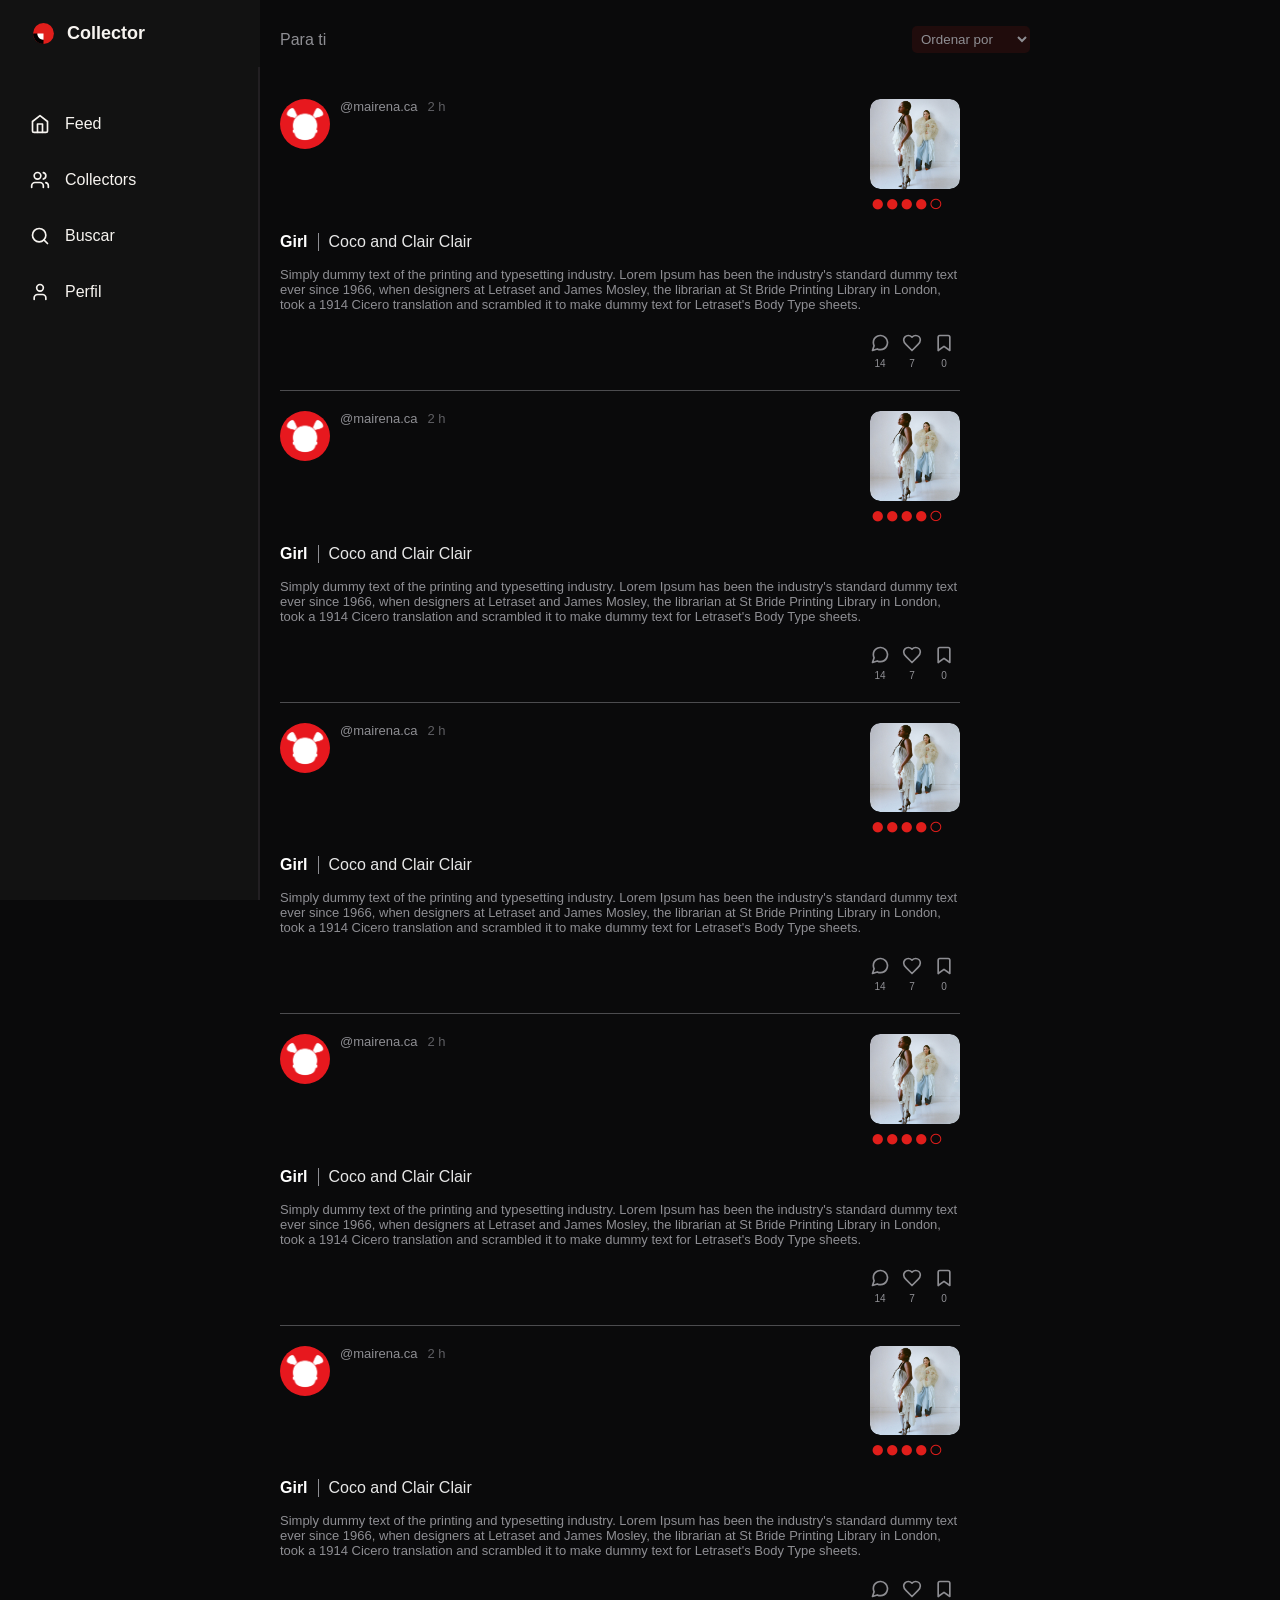
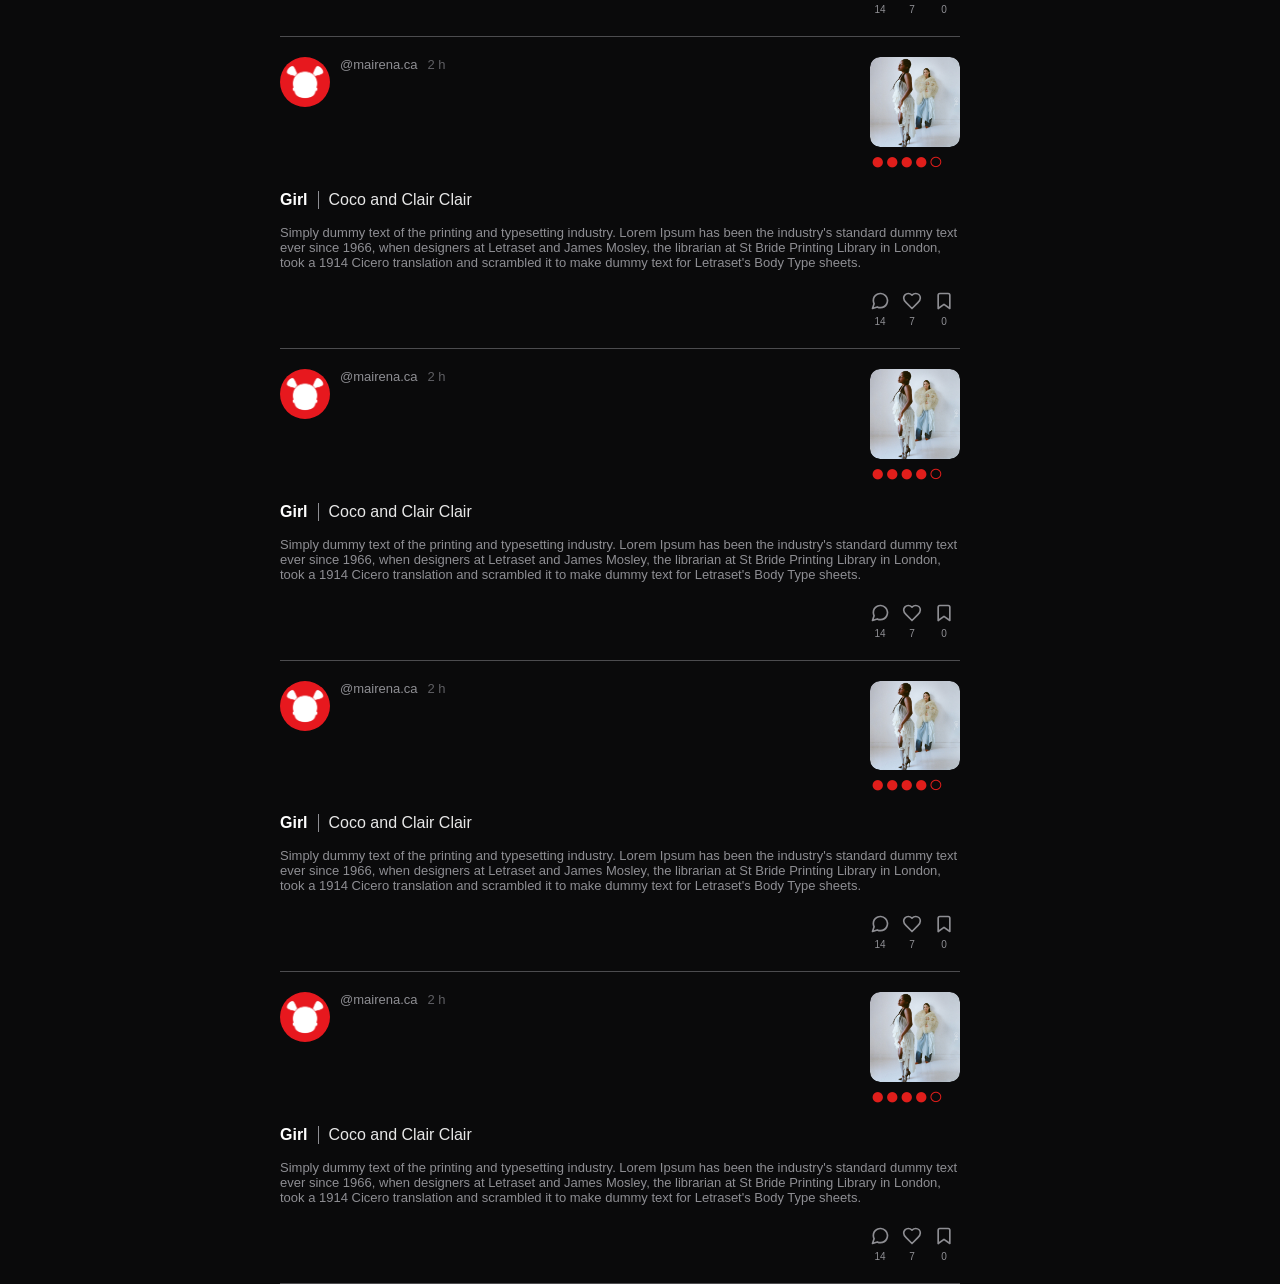
==== commit 3297796e: "Add files via upload" ====
--- a/index.html
+++ b/index.html
@@ -48,51 +48,11 @@
                     <option>Más recientes</option>
                     <option>Más populares</option>
                 </select>
-            </div>
+        </div>
         <div class="comentario-contenedor">
             
 
-            <div class="comentario">
-                    <div class="contenido">
-                        <div class="info-usuario">
-                        <div class="avatar"><img src="resources/DEFAULTUSER.png"></div>
-                        <div class="user-date"><span class="nombre-usuario">@mairena.ca</span><span class="fecha">2 h</span></div>
-                        </div>
-                        <a href="#miModal" class="portada-enlace">
-                        <div class="cover">
-                                <div class="portada"><img class="portada" src="resources/girlcover.jpg"></div>
-                                <div class="estrellas">
-                                <span>●●●●○</span>
-                                </div>
-                            </div>  
-                        </a>  
-                    </div>    
-                    
-                       
-                
-                    
-                    <div class="reseña">
-                        <div class="album-name">Girl <p class="artist-name">Coco and Clair Clair</p></div>
-                        <div class="mensaje">Simply dummy text of the printing and typesetting industry. Lorem Ipsum has been the industry's standard dummy text ever since 1966, when designers at Letraset and James Mosley, the librarian at St Bride Printing Library in London, took a 1914 Cicero translation and scrambled it to make dummy text for Letraset's Body Type sheets.</div>
-                    </div>
-                        
-                       
-                    <div class="botones-likesave">
-                            <button class="coment"><svg xmlns="http://w3.org" viewBox="0 0 24 24" width="20" height="20" fill="none" stroke="currentColor" stroke-width="2" stroke-linecap="round" stroke-linejoin="round">
-                            <path d="M21 11.5a8.38 8.38 0 0 1-.9 3.8 8.5 8.5 0 0 1-7.6 4.7 8.38 8.38 0 0 1-3.8-.9L3 21l1.9-5.7a8.38 8.38 0 0 1-.9-3.8 8.5 8.5 0 0 1 4.7-7.6 8.38 8.38 0 0 1 3.8-.9h.5a8.48 8.48 0 0 1 8 8v.5z"/>
-                            </svg><p>14</p>
-                            </button>
-                            <button class="like"><svg xmlns="http://w3.org" viewBox="0 0 24 24" width="20" height="20" fill="none" stroke="currentColor" stroke-width="2" stroke-linecap="round" stroke-linejoin="round">
-                            <path d="M19 14c1.49-1.46 3-3.21 3-5.5A5.5 5.5 0 0 0 16.5 3c-1.76 0-3 .5-4.5 2-1.5-1.5-2.74-2-4.5-2A5.5 5.5 0 0 0 2 8.5c0 2.3 1.5 4.05 3 5.5l7 7Z"/>
-                            </svg><p>7</p></button>
-                            
-                            <button class="save"><svg xmlns="http://w3.org" viewBox="0 0 24 24" width="20" height="20" fill="none" stroke="currentColor" stroke-width="2" stroke-linecap="round" stroke-linejoin="round">
-                            <path d="M19 21l-7-5-7 5V5a2 2 0 0 1 2-2h10a2 2 0 0 1 2 2z"/>
-                            </svg><p>0</p></button>
-                    </div>
-            </div>
-
-
+            
         <div class="comentario-contenedor">
             
 
--- a/style.css
+++ b/style.css
@@ -1,3 +1,31 @@
+/* ==========================================================================
+   ÍNDICE
+   ==========================================================================
+   1. RESET Y BASE
+   2. LOGO (.icon)
+   3. BARRA DE NAVEGACIÓN INFERIOR (móvil)
+   4. LAYOUT PRINCIPAL (main / contenido)
+   5. FEED · "Ordenar por"
+   6. FEED · TARJETA DE COMENTARIO/RESEÑA
+   7. MODAL DE ÁLBUM
+   8. PÁGINA "COLLECTORS" (móvil)
+   9. DISEÑO ESCRITORIO / LAPTOP (min-width: 1024px)
+      — dentro de este bloque se reorganizan las MISMAS secciones de
+        arriba, pero solo con lo que cambia en escritorio.
+   ==========================================================================
+   Cómo leer este archivo:
+   - Todo lo que está FUERA del media query del punto 9 es el diseño
+     MÓVIL (mobile-first): son los estilos por defecto, los que se
+     aplican siempre a menos que la pantalla sea de 1024px o más.
+   - Todo lo que está DENTRO de "@media screen and (min-width: 1024px)"
+     (punto 9) son estilos que SOLO se aplican en escritorio, y que
+     sobrescriben a los de arriba.
+   ========================================================================== */
+
+
+/* ==========================================================================
+   1. RESET Y BASE
+   ========================================================================== */
 html {
     scrollbar-gutter: stable;
 }
@@ -10,20 +38,24 @@
     padding: 0;
 }
 
-/* El logo por defecto en móvil (fijo arriba a la izquierda) */
+
+/* ==========================================================================
+   2. LOGO (.icon)
+   Por defecto en móvil: fijo arriba, ocupando todo el ancho.
+   ========================================================================== */
 .icon {
-    display: flex; 
+    display: flex;
     align-items: center;
     gap: 10px;
     font-size: large;
     font-weight: 700;
     padding: 20px;
-    position: fixed;   /* Lo deja fijo arriba */
+    position: fixed;           /* Lo deja fijo arriba */
     top: 0;
     left: 0;
     width: 100vw;
     background-color: #121212; /* Fondo negro para que no se mezcle con el feed */
-    z-index: 1001;     /* Por encima de todo */
+    z-index: 1001;              /* Por encima de todo */
     box-sizing: border-box;
 }
 
@@ -31,8 +63,9 @@
     width: 3vh;
 }
 
-/* ==========================================================================
-   1. DISEÑO PARA MÓVIL (Barra abajo, horizontal)
+
+/* ==========================================================================
+   3. BARRA DE NAVEGACIÓN (móvil: barra fija abajo, horizontal)
    ========================================================================== */
 .nav-bar {
     border-top: 2px solid #221F22;
@@ -52,10 +85,10 @@
 
 .nav-button {
     display: flex;
-    flex-direction: column; 
-    align-items: center;    
+    flex-direction: column;
+    align-items: center;
     justify-content: center;
-    gap: 10px;               
+    gap: 10px;
     background: none;
     border: none;
     text-decoration: none;
@@ -70,88 +103,96 @@
 }
 
 .nav-button:hover {
-  color: #E01E1B;       
+    color: #E01E1B;
 }
 
 .nav-bar svg {
-  width: 20px;
-  height: 20px;
-}
-
+    width: 20px;
+    height: 20px;
+}
+
+/* Resalta en rojo el botón de la pestaña activa (usando :target) */
 body:has(#Feed:target) .nav-button[href="#Feed"],
 body:has(#Collectors:target) .nav-button[href="#Collectors"],
 body:has(#Buscar:target) .nav-button[href="#Buscar"],
 body:has(#Perfil:target) .nav-button[href="#Perfil"] {
-  color: #E01E1B; 
-}
-
-
-
+    color: #E01E1B;
+}
+
+
+/* ==========================================================================
+   4. LAYOUT PRINCIPAL (main / contenido)
+   El margen superior/inferior deja hueco para el logo y la nav-bar fijos.
+   ========================================================================== */
 main {
-    margin-top:90px;
-    padding-bottom:90px;
-
-    
+    margin-top: 60px;
+    padding: 20px 20px 90px 20px;
 }
 
 .contenido {
     display: flex;
-    flex-direction:row;
+    flex-direction: row;
     justify-content: space-between;
     margin: 0;
 }
 
-.comentario-contenedor {
+
+/* ==========================================================================
+   5. FEED · "Ordenar por"
+   ========================================================================== */
+.ordenar-por {
+    margin: 0;
     
     display: flex;
-    flex-direction: column;
+    flex-direction: row;
     justify-content: space-between;
-    margin:30px;
-    
-    
-}
+    align-items: center;
+    gap: 10px;
+}
+
 .ordenar-por h1 {
     font-size: medium;
-    color:#8E8E93;
+    color: #8E8E93;
     font-weight: 100;
 }
-.ordenar-por {
-    margin:30px;
-    display: flex;
-    flex-direction: row;
-    justify-content: space-between;
-    align-items: center;
-    gap: 10px;
-}
-
-.ordenar-select{
-    border:none;
+
+.ordenar-select {
+    border: none;
     border-radius: 5px;
     background-color: #e01e1b1a;
     color: #8E8E93;
-    padding:5px;
+    padding: 5px;
     outline: none;
-
 }
 
 .ordenar-select:hover {
-    border:none;
+    border: none;
     border-radius: 5px;
     background-color: #e01e1b1a;
     color: white;
-    padding:5px;
+    padding: 5px;
     outline: none;
-
 }
 
 .ordenar-select:focus {
-    border:none;
+    border: none;
     border-radius: 5px;
     background-color: #e01e1b1a;
     color: #8E8E93;
-    padding:5px;
+    padding: 5px;
     outline: none;
-
+}
+
+
+/* ==========================================================================
+   6. FEED · TARJETA DE COMENTARIO/RESEÑA
+   ========================================================================== */
+.comentario-contenedor {
+    display: flex;
+    flex-direction: column;
+    justify-content: space-between;
+    padding: 0px;
+    
 }
 
 .comentario-contenedor h1 {
@@ -161,34 +202,31 @@
     justify-content: left;
     
 }
+
 .comentario {
     padding-top: 20px;
-    width:70%;
-    min-width:320px;
+    width:100%;
+    min-width: 320px;
     height: 100%;
     background-color: transparent;
-    
     border-bottom: 1px solid rgba(142, 142, 147, 0.5);
     display: flex;
     flex-direction: column;
     justify-content: flex-start;
-    margin:0;
-    
-    align-self:center;
-    
-}
-
+    margin: 0;
+    align-self: center;
+}
+
+/* --- Cabecera: avatar + nombre + fecha --- */
 .avatar {
     color: #8E8E93;
-    display:flex;
+    display: flex;
     justify-content: flex-start;
-    background-color: #e01e1b6c ;
-    width:2vw;
-    min-width:50px;
+    background-color: #e01e1b6c;
+    width: 2vw;
+    min-width: 50px;
     min-height: 50px;
-    height:2vw;
-    
-    
+    height: 2vw;
     border-radius: 100%;
     padding: 0;          /* Quita el espacio interno para que la imagen llene todo */
     overflow: hidden;
@@ -198,27 +236,21 @@
     width: 100%;
     height: 100%;
     object-fit: cover;   /* Ajusta y recorta la foto proporcionalmente al círculo */
-    display: block; 
+    display: block;
 }
 
 .info-usuario {
-    display:flex;
+    display: flex;
     flex-direction: row;
     justify-content: flex-start;
     gap: 10px;
-    
-     
-}
-
+}
 
 .user-date {
-    
-display:flex;
+    display: flex;
     flex-direction: row;
     justify-content: space-between;
     gap: 10px;
-    
-    
 }
 
 .fecha {
@@ -228,60 +260,18 @@
 }
 
 .nombre-usuario {
-   color: #8E8E93;
-   font-size: small;
-   min-width: 0;
-}
-
-.portada-enlace, .portada-enlace * {
-    text-decoration: none !important;
-}
-
-.estrellas {
-    font-size: x-large;
-    color: #E01E1B;
-    
-    
-}
-
-.mensaje {
     color: #8E8E93;
     font-size: small;
     min-width: 0;
 }
 
-.album-name {
-    color: #ffff;
-    font-weight: 700;
-    display: flex;
-    flex-direction: row;
-    justify-content: flex-start;
-    gap: 10px;
-    align-items: center;
-    
-}
-
-.artist-name {
-    color: rgba(255, 255, 255, 0.90); /* Blanco al 65% de opacidad */
-    font-weight: 400; /* Más delgado que el título del álbum */
-    font-size: medium;
-
-    border-left: 1px solid #8E8E93;
-    padding-left: 10px;
-    
-}
-
-.artist-name:hover {
-    color: #E01E1B; /* Rojo de tu marca */
-    font-weight: 400; /* Más delgado que el título del álbum */
-    font-size: medium;
-
-    border-left: 1px solid #8E8E93;
-    padding-left: 10px;
-    
-}
-.portada{
-   
+/* --- Portada del álbum + valoración por estrellas --- */
+.portada-enlace,
+.portada-enlace * {
+    text-decoration: none !important;
+}
+
+.portada {
     width: 7vw;
     max-width: 100px;
     max-height: 100px;
@@ -292,33 +282,70 @@
     border-radius: 10px;
     overflow: hidden; /* Asegura que la imagen no sobresalga del contenedor */
 }
+
 .portada img {
-    width:7vw;
+    width: 7vw;
     min-width: 80px;
     box-shadow: 0px 4px 10px rgba(0, 0, 0, 0.5);
     border-radius: 10px;
-    
-}
-
+}
+
+.estrellas {
+    font-size: x-large;
+    color: #E01E1B;
+}
+
+/* --- Texto de la reseña: nombre de álbum, artista, mensaje --- */
+.album-name {
+    color: #ffff;
+    font-weight: 700;
+    display: flex;
+    flex-direction: row;
+    justify-content: flex-start;
+    gap: 10px;
+    align-items: center;
+}
+
+.artist-name {
+    color: rgba(255, 255, 255, 0.90); /* Blanco al 90% de opacidad */
+    font-weight: 400;                 /* Más delgado que el título del álbum */
+    font-size: medium;
+    border-left: 1px solid #8E8E93;
+    padding-left: 10px;
+}
+
+.artist-name:hover {
+    color: #E01E1B; /* Rojo de la marca */
+    font-weight: 400;
+    font-size: medium;
+    border-left: 1px solid #8E8E93;
+    padding-left: 10px;
+}
+
+.mensaje {
+    color: #8E8E93;
+    font-size: small;
+    min-width: 0;
+}
+
+/* --- Botones de comentar / like / guardar --- */
 .botones-likesave {
-    display:flex;
+    display: flex;
     flex-direction: row;
     justify-content: flex-end;
-    margin-top:10px;
+    margin-top: 20px;
 }
 
 .botones-likesave p {
     color: #8E8E93;
     font-size: x-small;
-
     margin-top: 2px;
 }
 
 .botones-likesave button {
-   background-color: transparent;
-   border: 0px;
-   color: #8E8E93; ;
-
+    background-color: transparent;
+    border: 0px;
+    color: #8E8E93;
 }
 
 .botones-likesave button:hover {
@@ -326,31 +353,27 @@
     cursor: pointer;
 }
 
-
-.like:active svg {
-  color: #E01E1B; /* El borde cambia al rojo de tu marca */
-  fill: #E01E1B;  /* El interior se rellena por completo */
-}
-
-.save:active svg {
-  color: #E01E1B; /* El borde cambia al rojo de tu marca */
-  fill: #E01E1B;  /* El interior se rellena por completo */
-}
-
+/* Iconos que se pintan de rojo al pulsarlos */
+.like:active svg,
+.save:active svg,
 .coment:active svg {
-  color: #E01E1B; /* El borde cambia al rojo de tu marca */
-  fill: #E01E1B;  /* El interior se rellena por completo */
-}
-
-
-}
-/* Quita estilos por defecto del enlace de la portada */
+    color: #E01E1B; /* El borde cambia al rojo de la marca */
+    fill: #E01E1B;  /* El interior se rellena por completo */
+}
+
+
+/* ==========================================================================
+   7. MODAL DE ÁLBUM
+   Ventana que se abre al pulsar la portada de un álbum (usa :target).
+   ========================================================================== */
+
+/* Quita estilos por defecto del enlace de la portada que abre el modal */
 .portada-enlace {
-    text-decoration: none; /* Quita el subrayado */
+    text-decoration: none;
     display: block;
 }
 
-/* El fondo del modal oculto por defecto */
+/* Fondo oscuro del modal, oculto por defecto */
 .modal-fondo {
     display: none;             /* Oculto al cargar la página */
     position: fixed;           /* Fijo en el centro sin importar el scroll */
@@ -364,17 +387,16 @@
     justify-content: center;
 }
 
-/* LA REGLA MÁGICA: Cuando el ID "miModal" es el objetivo activo en la URL */
+/* LA REGLA MÁGICA: cuando el id "miModal" es el objetivo activo en la URL */
 .modal-fondo:target {
     display: flex;             /* Se muestra instantáneamente al hacer clic */
 }
 
-/* La tarjeta del centro */
+/* Tarjeta central del modal */
 .modal-contenido {
     display: flex;
-    
     flex-direction: column;
-    justify-content:left;
+    justify-content: left;
     align-items: left;
     background-color: #1e1e1e;
     color: #ffffff;
@@ -383,13 +405,18 @@
     width: 60vw;
     max-width: 375px;
     min-width: 320px;
-    height:90vh;
-    max-height:667px;
+    height: 90vh;
+    max-height: 667px;
     box-shadow: 0px 10px 30px rgba(0, 0, 0, 0.5);
     position: relative;
     box-sizing: border-box;
 }
 
+.modal-contenido p {
+    color: #8E8E93;
+}
+
+/* Carátula grande dentro del modal */
 .modal-cover {
     display: flex;
     flex-direction: column;
@@ -397,49 +424,46 @@
     align-items: center;
     width: 450px;
     height: 450px;
+    max-width: 100%;
     background-color: #121212;
-    color:#8E8E93;
+    color: #8E8E93;
     box-shadow: 0 2px 4px -1px rgba(0, 0, 0, 0.5);
     margin-bottom: 20px;
-   
+    border-radius: 30px;
 }
 
 .titulo-artistas h2 {
-    
-    margin-top:20px;
+    margin-top: 20px;
     padding: 0;
-   
 }
 
 .titulo-artistas p {
-    
     font-size: small;
-    margin-top:-10px;
-    margin-left:2px;
+    margin-top: -10px;
+    margin-left: 2px;
     padding: 0;
-   
 }
 
 .titulo-artistas .estrellas {
-    margin:0px;
+    margin: 0px;
     font-size: xxx-large;
 }
 
+/* Botones "Escuchado" / "En cola" */
 .botones-modal {
     display: flex;
-    flex-direction: row;    
+    flex-direction: row;
     justify-content: center;
-    gap:20px;
-    align-items: center;
-    
+    gap: 20px;
+    align-items: center;
 }
 
 .botones-modal button {
-    width:220px;
-    margin-bottom:20px;
-    padding:20px 0 20px 0;
+    width: 220px;
+    margin-bottom: 20px;
+    padding: 20px 0 20px 0;
     background-color: #121212;
-    color:#F7F4F0;
+    color: #F7F4F0;
     font-family: inherit;
     font-weight: 700;
     border: 2px solid #221F22;
@@ -447,81 +471,66 @@
 }
 
 .botones-modal button:hover {
-    width:220px;
-    margin-bottom:20px;
-    padding:20px 0 20px 0;
+    width: 220px;
+    margin-bottom: 20px;
+    padding: 20px 0 20px 0;
     background-color: #E01E1B;
-    color:#F7F4F0;
+    color: #F7F4F0;
     font-family: inherit;
     font-weight: 700;
     border: 0px;
     border-radius: 10px;
 }
 
-.en-cola {
+.en-cola,
+.escuchado {
     display: flex;
     flex-direction: row;
     justify-content: center;
     align-items: center;
-    gap:10px;
-}
-
-.escuchado {
-    display: flex;
-    flex-direction: row;
-    justify-content: center;
-    align-items: center;
-    gap:10px;
-}
-
-.modal-contenido p {
-    color: #8E8E93;
-}
-
-.modal-cover {
-    max-width: 100%;
-    border-radius: 30px;
-}
-
-textarea  {
+    gap: 10px;
+}
+
+/* Cuadro de texto para escribir la reseña dentro del modal */
+textarea {
     width: 100%;
     height: 100px;
-    
     background-color: #121212;
     color: #8E8E93;
-    border:0px;
+    border: 0px;
     border-radius: 10px;
     font-family: inherit;
-    outline:none;
+    outline: none;
     padding: 10px;
     box-sizing: border-box;
 }
 
-
-hr, .separador {
+hr,
+.separador {
     margin-top: 20px;
-    border:0px;
-    border-top:0.1px solid #8E8E93;
-}
+    border: 0px;
+    border-top: 0.1px solid #8E8E93;
+}
+
+/* Botones "Favorito" / "Añadir a colección" */
 .fav-save button {
     background-color: transparent;
     color: #8E8E93;
     border: 0px;
-    margin:0;
-   padding:0;
+    margin: 0;
+    padding: 0;
     font-family: inherit;
-    
     cursor: pointer;
 }
 
-/* Estilos para el botón de cerrar (la X) */
+/* Botón de cerrar (la X) */
 .cerrar-modal {
     position: absolute;
     top: 12px;
     right: 16px;
     font-size: 28px;
     color: #aaa;
-    text-decoration: none;     /* Quita el subrayado del enlace */
+    text-decoration: none; /* Quita el subrayado del enlace */
 }
 
 .cerrar-modal:hover {
@@ -529,102 +538,269 @@
 }
 
 
-        
-/* ==========================================================================
-   2. DISEÑO PARA LAPTOP / ESCRITORIO (Barra lateral)
+/* ==========================================================================
+   8. PÁGINA "COLLECTORS" (móvil)
+   Lista de colecciones de otros usuarios (seguidos / recomendados).
+   ========================================================================== */
+.collector-page {
+    padding: 0;
+}
+
+.collectors {
+    display: flex;
+    flex-direction: row;
+    justify-content: space-between;
+    width: 100%;
+    margin: 0;
+}
+
+.collectors h1 {
+    font-size: medium;
+    color: #8E8E93;
+    font-weight: 100;
+    
+}
+
+.collectors h2 {
+    font-size: medium;
+}
+
+/* Columnas "Seguidos" / "Te pueden gustar" */
+.u-follow,
+.u-like {
+    width: 100vw;
+    padding: 20px;
+    box-sizing: border-box;
+    flex: none;      /* En móvil no reparten el espacio, cada una ocupa todo el ancho */
+}
+
+/* Por defecto ocultamos la columna de "Te pueden gustar" en móvil */
+.u-like {
+    display: none;
+}
+
+.u-like
+/* Oculta la barra de scroll de las columnas (Chrome/Safari/Opera/Edge) */
+.u-follow::-webkit-scrollbar,
+.u-like::-webkit-scrollbar {
+    display: none;
+}
+
+/* Oculta la barra de scroll (Firefox / IE-Edge antiguo) */
+.u-follow,
+.u-like {
+    scrollbar-width: none;
+    -ms-overflow-style: none;
+}
+
+/* Quitamos la línea divisoria vertical en móvil porque no se ven ambas columnas a la vez */
+.separador-uno {
+    display: none;
+    height: 100%;
+    border-right: 2px solid rgba(142, 142, 147, 0.5);
+}
+
+/* Botones "Seguidos" / "Recomendados" que cambian de columna en móvil */
+.mini-navbar {
+    z-index: 1000;
+    position: fixed;
+    bottom: 85px;
+    left: 0;
+    width: 100%;
+    height: 80px;
+    display: flex;
+    flex-direction: row;
+    justify-content: space-between;
+    align-items: center;
+}
+
+.mini-navbar a {
+    display: flex;
+    justify-content: center;
+    align-items: center;
+   
+    text-decoration: none;
+    background-color: #1e1e1e;
+    color: whitesmoke;
+    height: 80px;
+    flex: 1;
+    border: 1px solid #0A0A0B;
+}
+
+.mini-navbar a:focus {
+    background-color: #E01E1B;
+    color: whitesmoke;
+    height: 80px;
+    flex: 1;
+    border: 1px solid #0A0A0B;
+}
+
+/* --- Tarjeta "bento" de cada colección --- */
+.bento {
+    margin-top: 30px;
+    padding-bottom: 10px;
+    background-color: transparent;
+    border-bottom: 1px solid rgba(142, 142, 147, 0.5);
+}
+
+.bento-user {
+    display: flex;
+    flex-direction: row;
+    justify-content: space-between;
+}
+
+.subbento-avatar {
+    display: flex;
+    flex-direction: row;
+    justify-content: space-between;
+    align-items: center;
+    gap: 10px;
+}
+
+.bento-follow button {
+    background-color: #E01E1B;
+    color: #F7F4F0;
+    border: 0px;
+    padding: 5px 10px;
+    border-radius: 5px;
+    margin-top: 10px;
+}
+
+.bento-followed button {
+    background-color: #221F22;
+    color: #F7F4F0;
+    border: 0px;
+    padding: 5px 10px;
+    border-radius: 5px;
+    margin-top: 10px;
+}
+
+.bento-title {
+    margin-bottom: 20px;
+    margin-top: 30px;
+}
+
+/* Fila horizontal con scroll de carátulas dentro de cada bento */
+.bento-cd {
+    margin-top: 10px;
+    display: flex;
+    flex-direction: row;
+    gap: 10px;
+    width: 100%;
+    overflow-x: auto;
+    padding-right: 30px;
+    box-sizing: border-box;
+    -webkit-mask-image: linear-gradient(to right, black 85%, transparent 100%);
+    mask-image: linear-gradient(to right, black 85%, transparent 100%);
+}
+
+.bento-cd::-webkit-scrollbar {
+    display: none;
+}
+
+.bento-cdcover {
+    background-color: #221F22;
+    border: 1px solid rgba(142, 142, 147, 0.2);
+    border-radius: 10px;
+    width: 100px;
+    height: 100px;
+    flex-shrink: 0;
+}
+
+
+/* ==========================================================================
+   9. DISEÑO ESCRITORIO / LAPTOP (barra lateral)
+   A partir de 1024px de ancho. Todo lo de aquí dentro SOBRESCRIBE
+   a los estilos móviles de arriba; lo que no se toca aquí se
+   queda igual que en móvil.
    ========================================================================== */
 @media screen and (min-width: 1024px) {
-    
-      body {
+
+    /* --- 4. Layout principal --- */
+    body {
         display: flex;
         flex-direction: row;
         width: 100vw;
-        min-height: 100vh;
+        height: 10vh;
         margin: 0;
     }
-    
+
+    main {
+        height: 100%;
+        margin-top: 0;       /* Reseteamos el margen móvil */
+        margin-left: 260px;  /* Empuja el contenido para que no lo tape la barra lateral */
+        padding: 20px 0 0 0;
+        flex-grow: 1;        /* Ocupa todo el espacio restante de la pantalla */
+    }
+
+    /* --- 5. "Ordenar por" --- */
+    .ordenar-por {
+        padding-right:20px;
+        margin-bottom: 20px;
+        margin-left: 20px;
+        max-width: 750px; /* Reduce el ancho máximo para que no se vea gigante */
+    }
+
+    /* --- 6. Tarjeta de comentario/reseña --- */
     .comentario {
-        /* ... tus otros estilos ... */
-        align-self: flex-start;  /* CLAVE: Alinea al inicio para que no se vea descentrado */
-        width: 100%;           
-        max-width: 680px;      /* CLAVE: Reduce el ancho máximo para que no se vea gigante */
-        height: auto;          /* CLAVE: Quita la altura fija para que se adapte al contenido */
-        min-height: unset;     /* Resetea mínimos heredados */
-        padding-bottom: 10px;         /* Espaciado interno más elegante */
-    }
-
-   .ordenar-por {
-        
-        max-width: 750px;     /* CLAVE: Reduce el ancho máximo para que no se vea gigante */
-    } 
+        align-self: flex-start; /* Alinea al inicio para que no se vea descentrado */
+        width: 100%;
+        max-width: 680px;       /* Reduce el ancho máximo para que no se vea gigante */
+        height: auto;           /* Quita la altura fija para que se adapte al contenido */
+        min-height: unset;      /* Resetea mínimos heredados */
+        padding-bottom: 10px;
+    }
+
+    .comentario-contenedor {
+        padding:0;
+        margin-left: 10px;
+    }
     .nombre-usuario {
-   color: #8E8E93;
-   font-size: small;
-}
-
+        color: #8E8E93;
+        font-size: small;
+    }
 
     .album-name {
-    color: #ffff;
-    font-weight: 700;
-}
+        color: #ffff;
+        font-weight: 700;
+    }
 
     .mensaje {
         color: #8E8E93;
         font-size: small;
-        word-break: break-word;   
-        overflow-wrap: break-word; 
-    }
-    
-    /* CORRECCIÓN DE LA BARRA LATERAL FIJA */
+        word-break: break-word;
+        overflow-wrap: break-word;
+    }
+
+    /* --- 3. Barra de navegación: pasa a ser lateral fija --- */
     .nav-bar {
-        position: fixed;            /* 1. Mantiene el menú fijo al hacer scroll */
+        position: fixed;
         top: 0;
         left: 0;
-        width: 260px;               
-        height: 100vh;              
+        width: 260px;
+        height: 100vh;
         border-top: none;
         border-right: 2px solid #221F22;
         display: flex;
-        flex-direction: column;     
+        flex-direction: column;
         justify-content: flex-start;
         align-items: stretch;
-        padding: 100px 10px 20px 10px; 
+        padding: 100px 10px 20px 10px;
         box-sizing: border-box;
-        z-index: 1000;              /* Asegura que quede por encima del fondo */
-    }
-
-    /* CORRECCIÓN DEL LOGO EN ESCRITORIO */
-    .icon {
-        position: fixed;            /* 2. Mantiene el logo fijo sobre la barra */
-        top: 0;
-        left: 0;
-        width: 260px;               /* Mismo ancho que la barra lateral */
-        background-color: #121212;  /* Mismo fondo para que tape el contenido al hacer scroll */
-        padding: 20px 30px;
-        z-index: 1001;              /* Un nivel por encima de la barra */
-        box-sizing: border-box;
-    }
-
-    /* CORRECCIÓN PARA EL CONTENIDO PRINCIPAL */
-    main {
-        margin-top: 0;           /* Reseteamos el margen móvil */
-        margin-left: 260px;         /* 3. CLAVE: Empuja todo el contenido a la derecha para que no se tape */
-        padding: 40px;              /* Espaciado interno opcional para los comentarios */
-        flex-grow: 1;               /* Ocupa todo el espacio restante de la pantalla */
-    }
-
-    
+        z-index: 1000;
+    }
+
     .nav-buttons-container {
         flex-direction: column;
         gap: 8px;
     }
 
     .nav-button {
-        flex-direction: row;        
+        flex-direction: row;
         justify-content: flex-start;
         gap: 15px;
         width: 100%;
-        flex: none;                 
+        flex: none;
         padding: 14px 20px;
         box-sizing: border-box;
         border-radius: 8px;
@@ -644,98 +820,68 @@
         color: #E01E1B;
     }
 
-    /* ==========================================================================
-        Pestaña de Collectors
-        ========================================================================== */
-        .collector-page {
-            padding:0;
-        }
-
-        .collectors {
-            display:flex;
-            flex-direction: row;
-            justify-content: space-between;
-            
-            width: 100%;
-            margin: 0;
-            
-        }
+    /* --- 2. Logo: pasa a ir arriba de la barra lateral --- */
+    .icon {
+        position: fixed;
+        top: 0;
+        left: 0;
+        width: 260px;               /* Mismo ancho que la barra lateral */
+        background-color: #121212;  /* Mismo fondo para que tape el contenido al hacer scroll */
+        padding: 20px 30px;
+        z-index: 1001;               /* Un nivel por encima de la barra */
+        box-sizing: border-box;
+    }
+
+    /* --- 8. Página "Collectors" --- */
+
+    .mini-navbar {
+        display:none;
+    }
+
+    .collector-page {
+        padding: 0;
+        height: 100%;
+        display: flex;          /* Hace que la página sea flexible */
+        flex-direction: column;
+        box-sizing: border-box;
+    }
+
+    .collectors {
+        display: flex;
+        flex-direction: row;
+        justify-content: space-between;
+        width: 100%;
+        margin: 0;
+        margin-bottom: 50px;
+        flex: 1;               /* Ocupa todo el espacio que sobra del main */
+        height: 100vh;         /* Aplasta el contenedor para obligar a usar scroll interno */
+    }
+
+    .collectors h1 {
+        font-size: medium;
+        color: #8E8E93;
+        font-weight: 100;
         
-        .collectors h1 {
-            font-size: large;
-        }
-
-        .collectors h2 {
-            font-size: medium;
-        }
-        .u-follow, .u-like {
-            
-            
-            width: fit-content;
-            flex:1;
-            margin:20px;
-            box-sizing: border-box;
-        } 
-        
-        .separador-uno {
-            height: 100vh;
-            border-right: 2px solid #8E8E93;
-        }
-
-        .bento {
-            margin-top: 50px;
-            padding-bottom: 20px;
-            background-color: transparent;
-            border-bottom: 1px solid #8E8E93;
-        }
-        .bento-user {
-        
-            display:flex;
-            flex-direction:row;
-            justify-content:space-between;
-            
-        }
-
-        .subbento-avatar {
-            display:flex;
-            flex-direction:row;
-            justify-content:space-between;
-            align-items:center;
-            gap:10px;
-        }
-
-        .bento-follow button {
-            background-color: #E01E1B;
-            color:#F7F4F0;
-            border:0px;
-            padding:5px 10px;
-            border-radius:5px;
-            margin-top:10px;
-           
-        }
-        
-        .bento-title {
-            margin-bottom:20px;
-            margin-top:30px;
-        }
-
-        .bento-cd {
-            margin-top:10px;
-            display: flex;
-            flex-direction: row;
-            gap:10px;
-
-            
-           
-        }
-
-
-        .bento-cdcover {
-            background-color: #221F22;
-            border:1px solid rgba(142, 142, 147, 0.2);
-            border-radius: 10px;
-            width:6vw;
-            height:6vw;
-            
-           
-        }+    }
+
+    .collectors h2 {
+        font-size: medium;
+    }
+
+    /* En escritorio SÍ se ven las dos columnas a la vez, una al lado de la otra */
+    .u-follow,
+    .u-like {
+        display: flex;
+        flex-direction: column;
+        height: 100%;         /* Toma el 100% del alto restringido de .collectors */
+        width: fit-content;
+        max-width: 40vw;
+        flex: 1;
+        box-sizing: border-box;
+        overflow-y: auto;     /* Activa el scroll independiente de cada columna */
+        overflow: auto;
+        padding-right: 10px;  /* Espacio para que la barra no pegue al contenido */
+        scrollbar-width: none;
+        -ms-overflow-style: none;
+    }
+}
